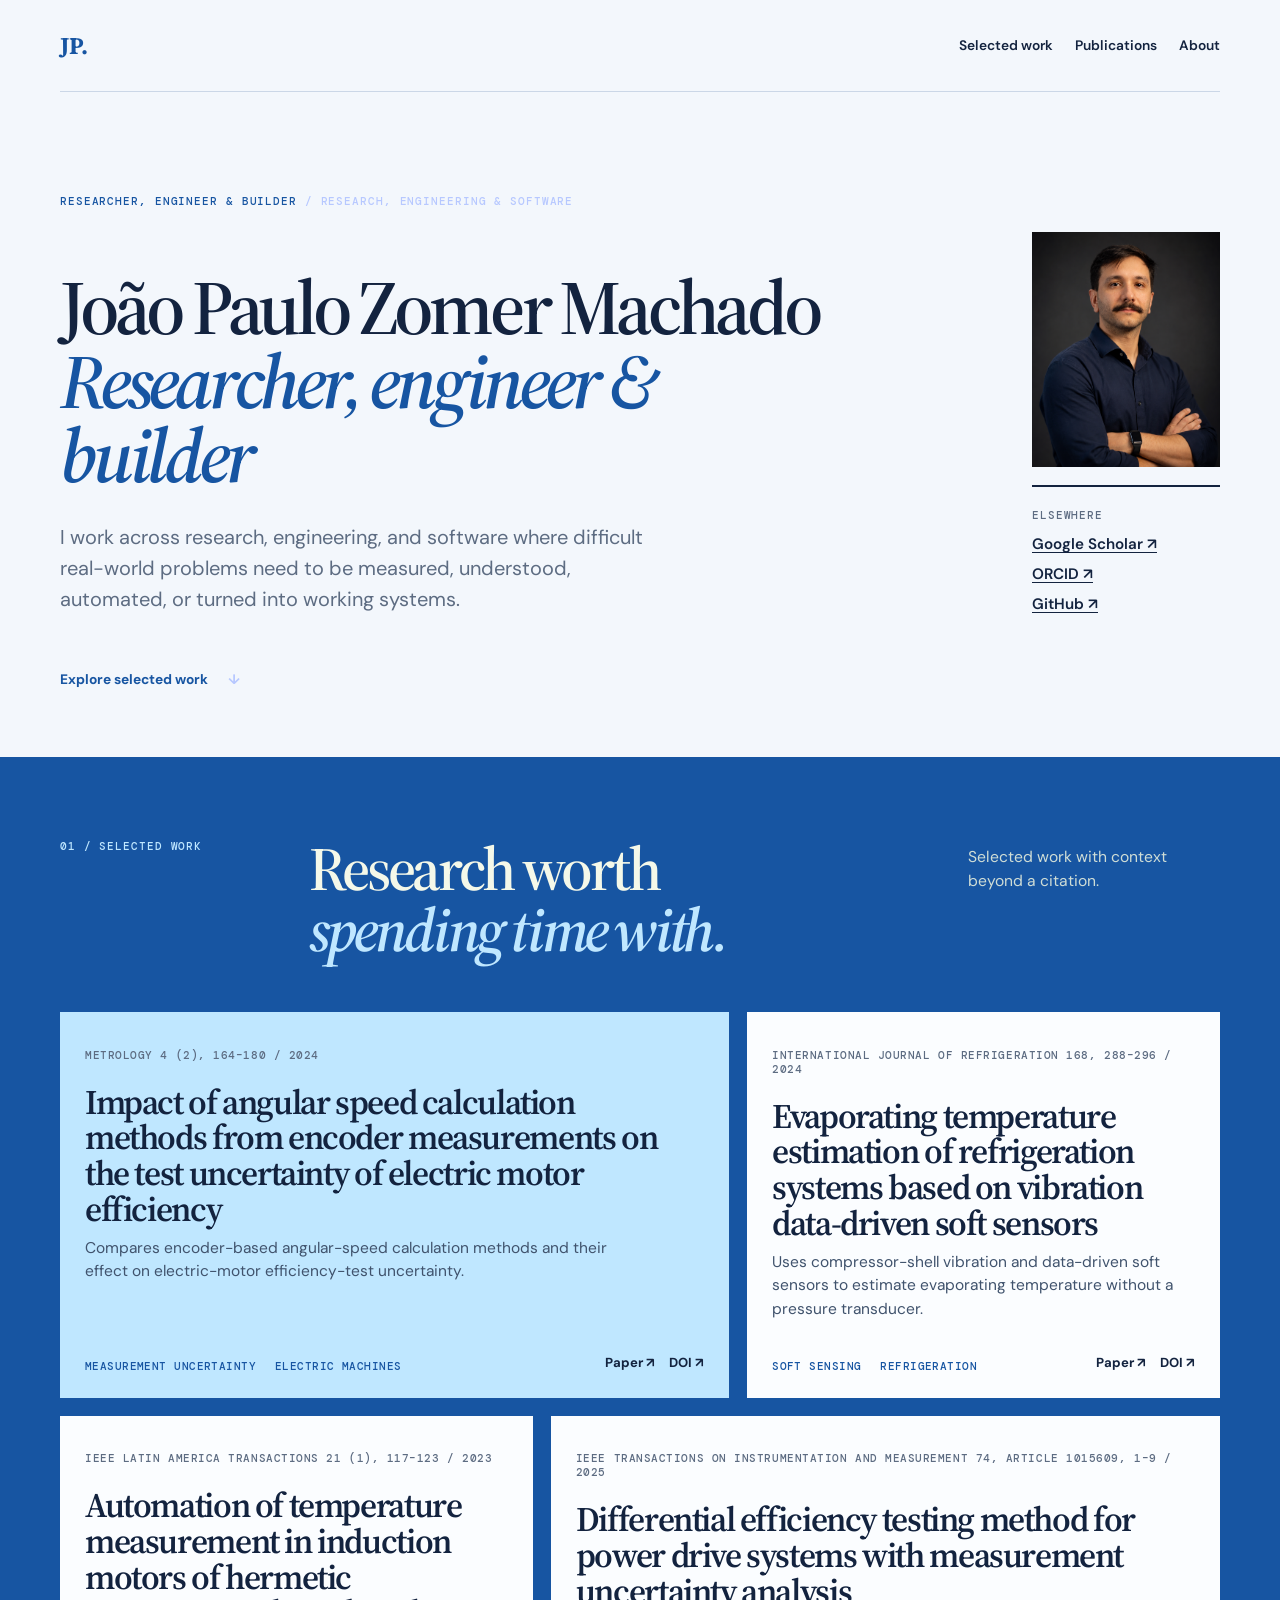
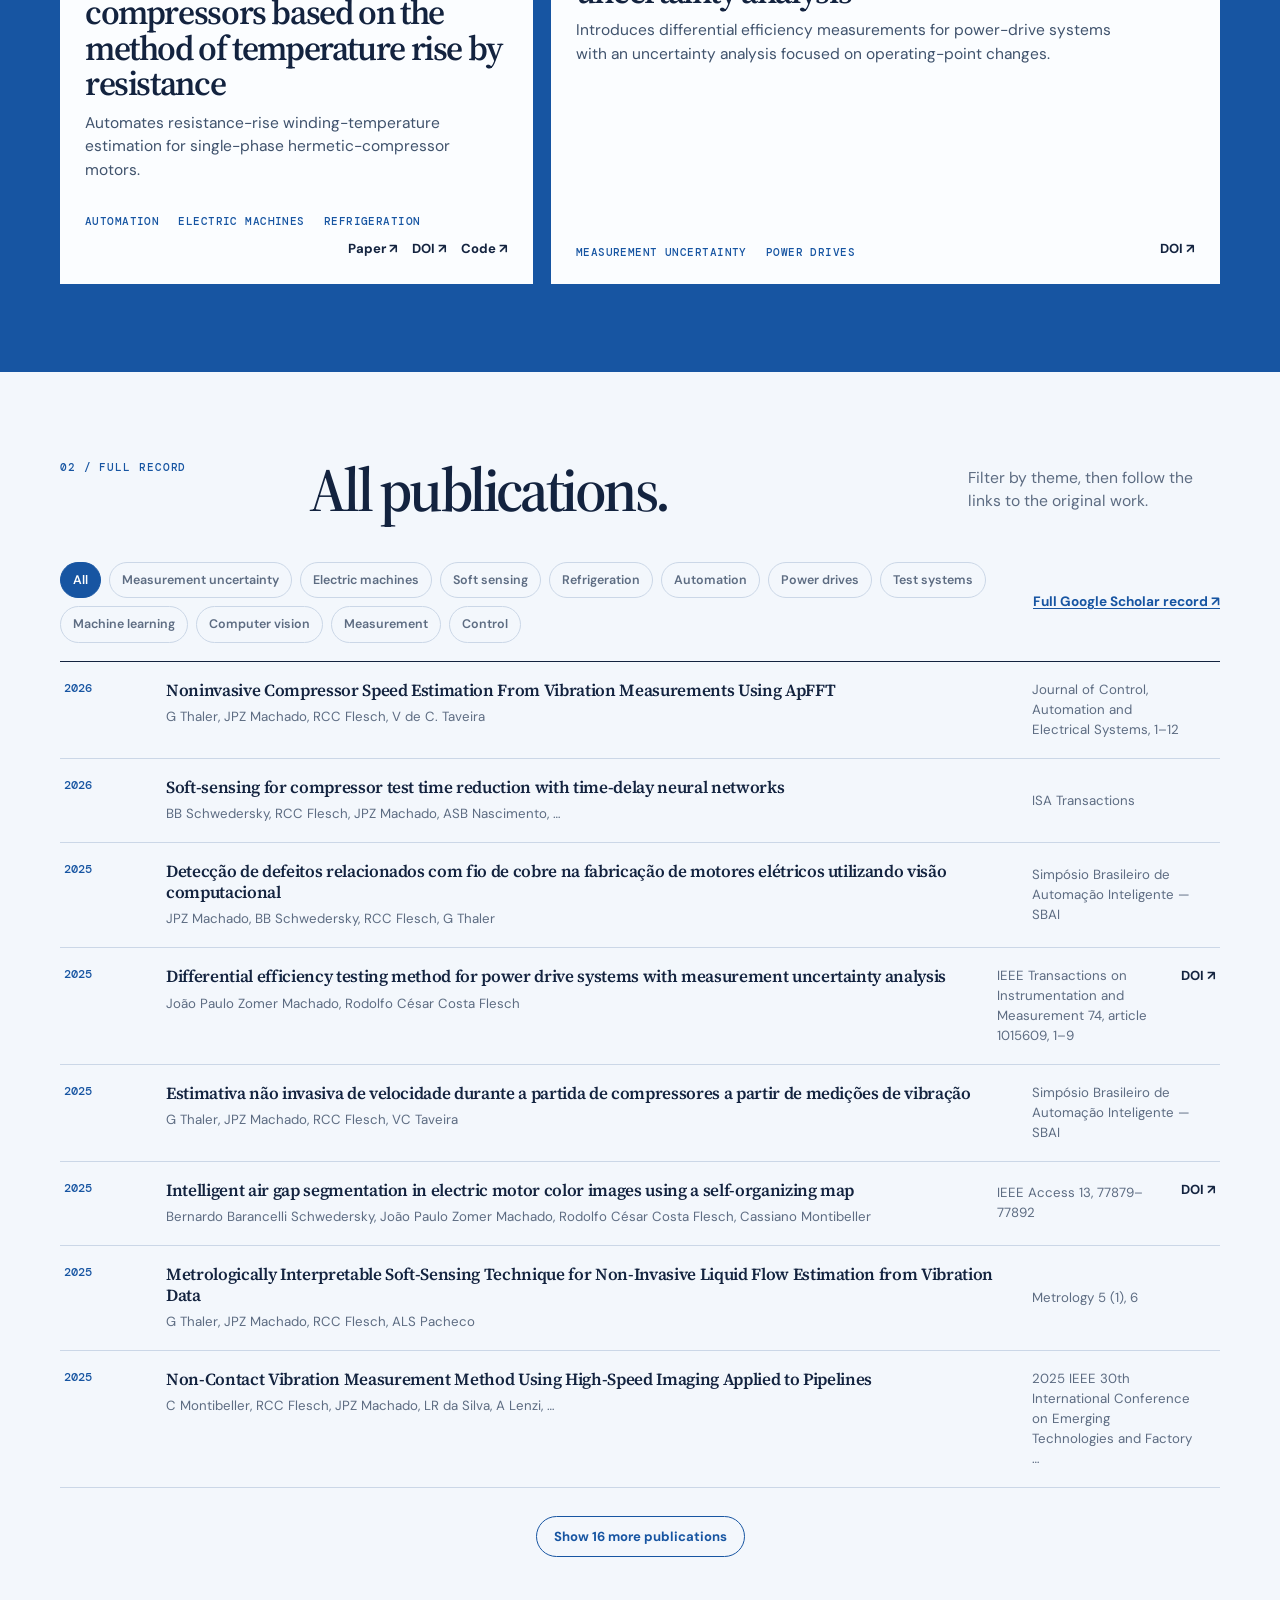
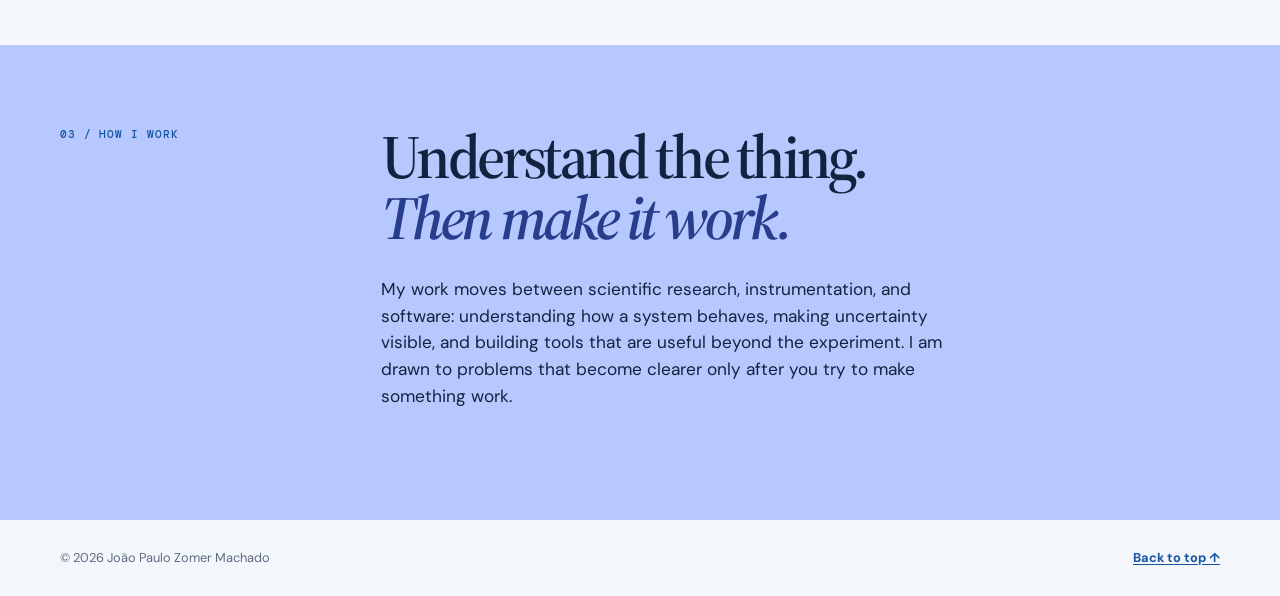
==== index.html @ 71ceb8f6 "Create personal research website" ====
<!doctype html>
<html lang="en">
  <head>
    <meta charset="UTF-8" />
    <meta name="viewport" content="width=device-width, initial-scale=1.0" />
    <meta
      name="description"
      content="Research, engineering, software, and selected publications by João Paulo Zomer Machado."
    />
    <title>João Paulo Zomer Machado — Researcher, engineer & builder</title>
    <link rel="preconnect" href="https://fonts.googleapis.com" />
    <link rel="preconnect" href="https://fonts.gstatic.com" crossorigin />
    <link
      href="https://fonts.googleapis.com/css2?family=DM+Mono:wght@400;500&family=DM+Sans:opsz,wght@9..40,400;9..40,500;9..40,600;9..40,700&family=Source+Serif+4:opsz,wght@8..60,600;8..60,700&display=swap"
      rel="stylesheet"
    />
    <link rel="stylesheet" href="styles.css" />
    <script type="module" src="app.js"></script>
  </head>
  <body>
    <a class="skip-link" href="#main">Skip to content</a>
    <header class="site-header shell">
      <a class="wordmark" href="#top" aria-label="Home"><span id="initials">RP</span>.</a>
      <nav aria-label="Primary navigation">
        <a href="#selected-work">Selected work</a>
        <a href="#publications">Publications</a>
        <a href="#about">About</a>
      </nav>
    </header>

    <main id="main">
      <section class="hero shell" id="top" aria-labelledby="hero-title">
        <p class="eyebrow">Researcher, engineer & builder <span aria-hidden="true">/</span> <span id="location"></span></p>
        <div class="hero-grid">
          <div>
            <h1 id="hero-title"><span id="name">João Paulo Zomer Machado</span><br /><em id="role">Researcher, engineer & builder.</em></h1>
            <p class="lede" id="bio"></p>
          </div>
          <aside class="hero-rail" aria-label="Portrait and profiles">
            <figure class="portrait">
              <img src="assets/portrait.png" width="1023" height="1537" alt="João Paulo Zomer Machado" />
            </figure>
            <div class="contact-card">
              <p class="contact-label">Elsewhere</p>
              <div class="profile-links" id="profile-links"></div>
            </div>
          </aside>
        </div>
        <a class="scroll-cue" href="#selected-work">Explore selected work <span aria-hidden="true">↓</span></a>
      </section>

      <section class="feature-section" id="selected-work" aria-labelledby="selected-title">
        <div class="shell section-heading">
          <p class="eyebrow">01 / Selected work</p>
          <h2 id="selected-title">Research worth<br /><em>spending time with.</em></h2>
          <p>Selected work with context beyond a citation.</p>
        </div>
        <div class="shell selected-grid" id="selected-publications"></div>
      </section>


      <section class="publications-section shell" id="publications" aria-labelledby="publications-title">
        <div class="section-heading compact">
          <p class="eyebrow">02 / Full record</p>
          <h2 id="publications-title">All publications.</h2>
          <p>Filter by theme, then follow the links to the original work.</p>
        </div>
        <div class="publication-controls">
          <div class="filter-list" id="filters" aria-label="Filter publications"></div>
          <a class="scholar-link" id="scholar-link" href="https://scholar.google.com/citations?user=iRRAzJ8AAAAJ&hl=pt-PT&oi=ao" target="_blank" rel="noreferrer">Full Google Scholar record <span aria-hidden="true">↗</span></a>
        </div>
        <div class="publication-list" id="publication-list" aria-live="polite"></div>
        <button class="publication-disclosure" id="publication-disclosure" type="button" aria-controls="publication-list" hidden></button>
      </section>

      <section class="about-section" id="about" aria-labelledby="about-title">
        <div class="shell about-grid">
          <p class="eyebrow">03 / How I work</p>
          <div>
            <h2 id="about-title">Understand the thing.<br /><em>Then make it work.</em></h2>
            <p class="about-copy" id="research-statement"></p>
            <a class="text-link" id="cv-link" href="#">Download CV <span aria-hidden="true">↓</span></a>
          </div>
        </div>
      </section>
    </main>

    <footer class="site-footer shell">
      <p>© <span id="year"></span> <span id="footer-name">Researcher</span></p>
      <a href="#top">Back to top ↑</a>
    </footer>
  </body>
</html>
---- styles.css ----
:root {
  --ink: #13233f;
  --muted: #5d6c82;
  --paper: #f3f7fc;
  --surface: #fbfdff;
  --line: #cbd7e7;
  --spruce: #1755a2;
  --lime: #bfe7ff;
  --coral: #b7c8ff;
  --serif: "Source Serif 4", Georgia, serif;
  --sans: "DM Sans", Arial, sans-serif;
  --mono: "DM Mono", monospace;
}

* { box-sizing: border-box; }
html { scroll-behavior: smooth; }
body { margin: 0; background: var(--paper); color: var(--ink); font-family: var(--sans); font-size: 16px; line-height: 1.5; }
a { color: inherit; text-underline-offset: 0.18em; }
button { font: inherit; }
.shell { width: min(1160px, calc(100% - 48px)); margin-inline: auto; }
.skip-link { position: fixed; z-index: 10; left: 16px; top: -50px; padding: 10px 14px; background: var(--ink); color: white; }
.skip-link:focus { top: 16px; }

.site-header { display: flex; min-height: 92px; align-items: center; justify-content: space-between; border-bottom: 1px solid var(--line); }
.wordmark { color: var(--spruce); font: 700 1.5rem/1 var(--serif); text-decoration: none; }
.site-header nav { display: flex; gap: 22px; font-size: 0.86rem; font-weight: 600; }
.site-header nav a { text-decoration: none; }
.site-header nav a:hover, .site-header nav a:focus-visible { color: var(--spruce); text-decoration: underline; }

.hero { padding: clamp(64px, 8vw, 108px) 0 66px; }
.eyebrow { margin: 0 0 22px; color: var(--spruce); font: 500 0.7rem/1.4 var(--mono); letter-spacing: 0.08em; text-transform: uppercase; }
.eyebrow span { color: var(--coral); }
.hero-grid { display: grid; grid-template-columns: minmax(0, 1fr) 188px; gap: 48px; align-items: end; }
h1, h2 { margin: 0; letter-spacing: -0.055em; }
h1 { max-width: 760px; font: 600 clamp(3.2rem, 6vw, 5.8rem)/0.96 var(--serif); }
h1 em, h2 em { color: var(--spruce); font-weight: 600; }
.lede { max-width: 620px; margin: 30px 0 0; color: var(--muted); font-size: clamp(1.1rem, 2vw, 1.25rem); line-height: 1.55; }
.hero-rail { display: grid; gap: 18px; align-self: end; }
.portrait { aspect-ratio: 4 / 5; margin: 0; overflow: hidden; background: var(--ink); }
.portrait img { display: block; width: 100%; height: 100%; object-fit: cover; object-position: 50% 15%; }
.contact-card { padding: 21px 0 0; border-top: 2px solid var(--ink); }
.contact-label { margin: 0 0 11px; color: var(--muted); font: 500 0.7rem var(--mono); letter-spacing: 0.08em; text-transform: uppercase; }
.profile-links { display: grid; gap: 7px; }
.profile-links a { width: fit-content; font-size: 0.95rem; font-weight: 600; }
.scroll-cue { display: inline-flex; gap: 20px; margin-top: 54px; color: var(--spruce); font-size: 0.86rem; font-weight: 700; text-decoration: none; }
.scroll-cue span { color: var(--coral); }

.feature-section { padding: 82px 0 88px; background: var(--spruce); color: #f4f8e9; }
.feature-section .eyebrow { color: var(--lime); }
.section-heading { display: grid; grid-template-columns: minmax(190px, 0.35fr) minmax(300px, 1fr) minmax(190px, 0.4fr); gap: 28px; align-items: start; }
.section-heading h2 { font: 600 clamp(2.55rem, 4.8vw, 4.25rem)/0.98 var(--serif); }
.section-heading h2 em { color: var(--lime); }
.section-heading > p:last-child { max-width: 280px; margin: 6px 0 0; color: #cfddd6; font-size: 0.98rem; }
.selected-grid { display: grid; grid-template-columns: repeat(12, 1fr); gap: 18px; margin-top: 52px; }
.paper-card { display: flex; min-height: 304px; flex-direction: column; justify-content: space-between; padding: 25px; background: var(--surface); color: var(--ink); }
.paper-card:first-child { grid-column: span 7; background: var(--lime); }
.paper-card:nth-child(2) { grid-column: span 5; }
.paper-card:nth-child(3n) { grid-column: span 5; }
.paper-card:nth-child(3n + 1):not(:first-child) { grid-column: span 7; }
.paper-meta { color: var(--muted); font: 500 0.68rem var(--mono); letter-spacing: 0.05em; text-transform: uppercase; }
.paper-card h3 { max-width: 600px; margin: 23px 0 10px; font: 600 clamp(1.7rem, 2.7vw, 2.55rem)/1.03 var(--serif); letter-spacing: -0.04em; }
.paper-summary { max-width: 560px; margin: 0; color: #40536d; font-size: 0.97rem; }
.paper-footer { display: flex; flex-wrap: wrap; gap: 11px 19px; align-items: end; margin-top: 32px; }
.tag { color: var(--spruce); font: 500 0.68rem var(--mono); letter-spacing: 0.04em; text-transform: uppercase; }
.paper-links { display: flex; gap: 14px; margin-left: auto; font-size: 0.82rem; font-weight: 700; }
.paper-links a { text-decoration: none; }
.paper-links a:hover { text-decoration: underline; }
.empty-state { grid-column: 1 / -1; padding: 33px; border: 1px dashed #aabbd1; color: #cfddf0; }


.publications-section { padding: 88px 0; }
.section-heading.compact { grid-template-columns: minmax(190px, 0.35fr) minmax(300px, 1fr) minmax(190px, 0.4fr); }
.publications-section .section-heading h2 { color: var(--ink); }
.publications-section .section-heading > p:last-child { color: var(--muted); }
.publication-controls { display: flex; justify-content: space-between; gap: 22px; margin: 42px 0 18px; }
.filter-list { display: flex; flex-wrap: wrap; gap: 8px; }
.filter-button { padding: 8px 12px; border: 1px solid var(--line); border-radius: 100px; background: transparent; color: var(--muted); cursor: pointer; font-size: 0.78rem; font-weight: 600; }
.filter-button:hover, .filter-button:focus-visible, .filter-button[aria-pressed="true"] { border-color: var(--spruce); background: var(--spruce); color: white; }
.scholar-link { align-self: center; color: var(--spruce); font-size: 0.85rem; font-weight: 700; white-space: nowrap; }
.publication-list { border-top: 1px solid var(--ink); }
.publication-row { display: grid; grid-template-columns: 78px minmax(0, 1fr) 160px auto; gap: 24px; padding: 18px 4px; border-bottom: 1px solid var(--line); }
.publication-year { color: var(--spruce); font: 500 0.75rem var(--mono); }
.publication-title { margin: 0; font: 600 1.06rem/1.25 var(--serif); letter-spacing: -0.02em; }
.publication-authors, .publication-venue { margin: 6px 0 0; color: var(--muted); font-size: 0.83rem; }
.publication-venue { margin: 0; align-self: center; }
.publication-actions { display: flex; align-self: center; gap: 12px; font-size: 0.79rem; font-weight: 700; }
.publication-actions a { color: var(--spruce); }
.publication-disclosure { display: block; margin: 28px auto 0; padding: 10px 17px; border: 1px solid var(--spruce); border-radius: 100px; background: transparent; color: var(--spruce); cursor: pointer; font-size: 0.82rem; font-weight: 700; }
.publication-disclosure:hover, .publication-disclosure:focus-visible { background: var(--spruce); color: white; }

.about-section { padding: 82px 0 88px; background: var(--coral); }
.about-grid { display: grid; grid-template-columns: minmax(190px, 0.35fr) minmax(0, 1fr); gap: 28px; }
.about-grid h2 { max-width: 680px; font: 600 clamp(2.5rem, 4.8vw, 4.25rem)/0.98 var(--serif); }
.about-grid h2 em { color: #293d8d; }
.about-copy { max-width: 600px; margin: 28px 0 22px; font-size: 1.08rem; line-height: 1.55; }
.text-link { color: #1f367e; font-size: 0.89rem; font-weight: 700; }
.site-footer { display: flex; min-height: 76px; align-items: center; justify-content: space-between; color: var(--muted); font-size: 0.8rem; }
.site-footer p { margin: 0; }
.site-footer a { color: var(--spruce); font-weight: 700; }

@media (max-width: 760px) {
  .shell { width: min(100% - 32px, 1160px); }
  .site-header { min-height: 70px; }
  .site-header nav { gap: 13px; font-size: 0.76rem; }
  .hero { padding-top: 76px; }
  .hero-grid, .section-heading, .section-heading.compact, .about-grid { grid-template-columns: 1fr; gap: 18px; }
  .hero-rail { width: min(100%, 260px); max-width: none; }
  .selected-grid { grid-template-columns: 1fr; margin-top: 43px; }
  .paper-card, .paper-card:first-child, .paper-card:nth-child(2), .paper-card:nth-child(3n), .paper-card:nth-child(3n + 1):not(:first-child) { grid-column: 1; min-height: 290px; }
  .publication-controls, .site-footer { align-items: flex-start; flex-direction: column; }
  .publication-controls { margin-top: 39px; }
  .publication-row { grid-template-columns: 48px 1fr; gap: 10px 14px; }
  .publication-venue, .publication-actions { grid-column: 2; }
  .publication-venue { align-self: start; }
  .publication-actions { margin-top: 5px; }
  .about-section { padding: 74px 0; }
}
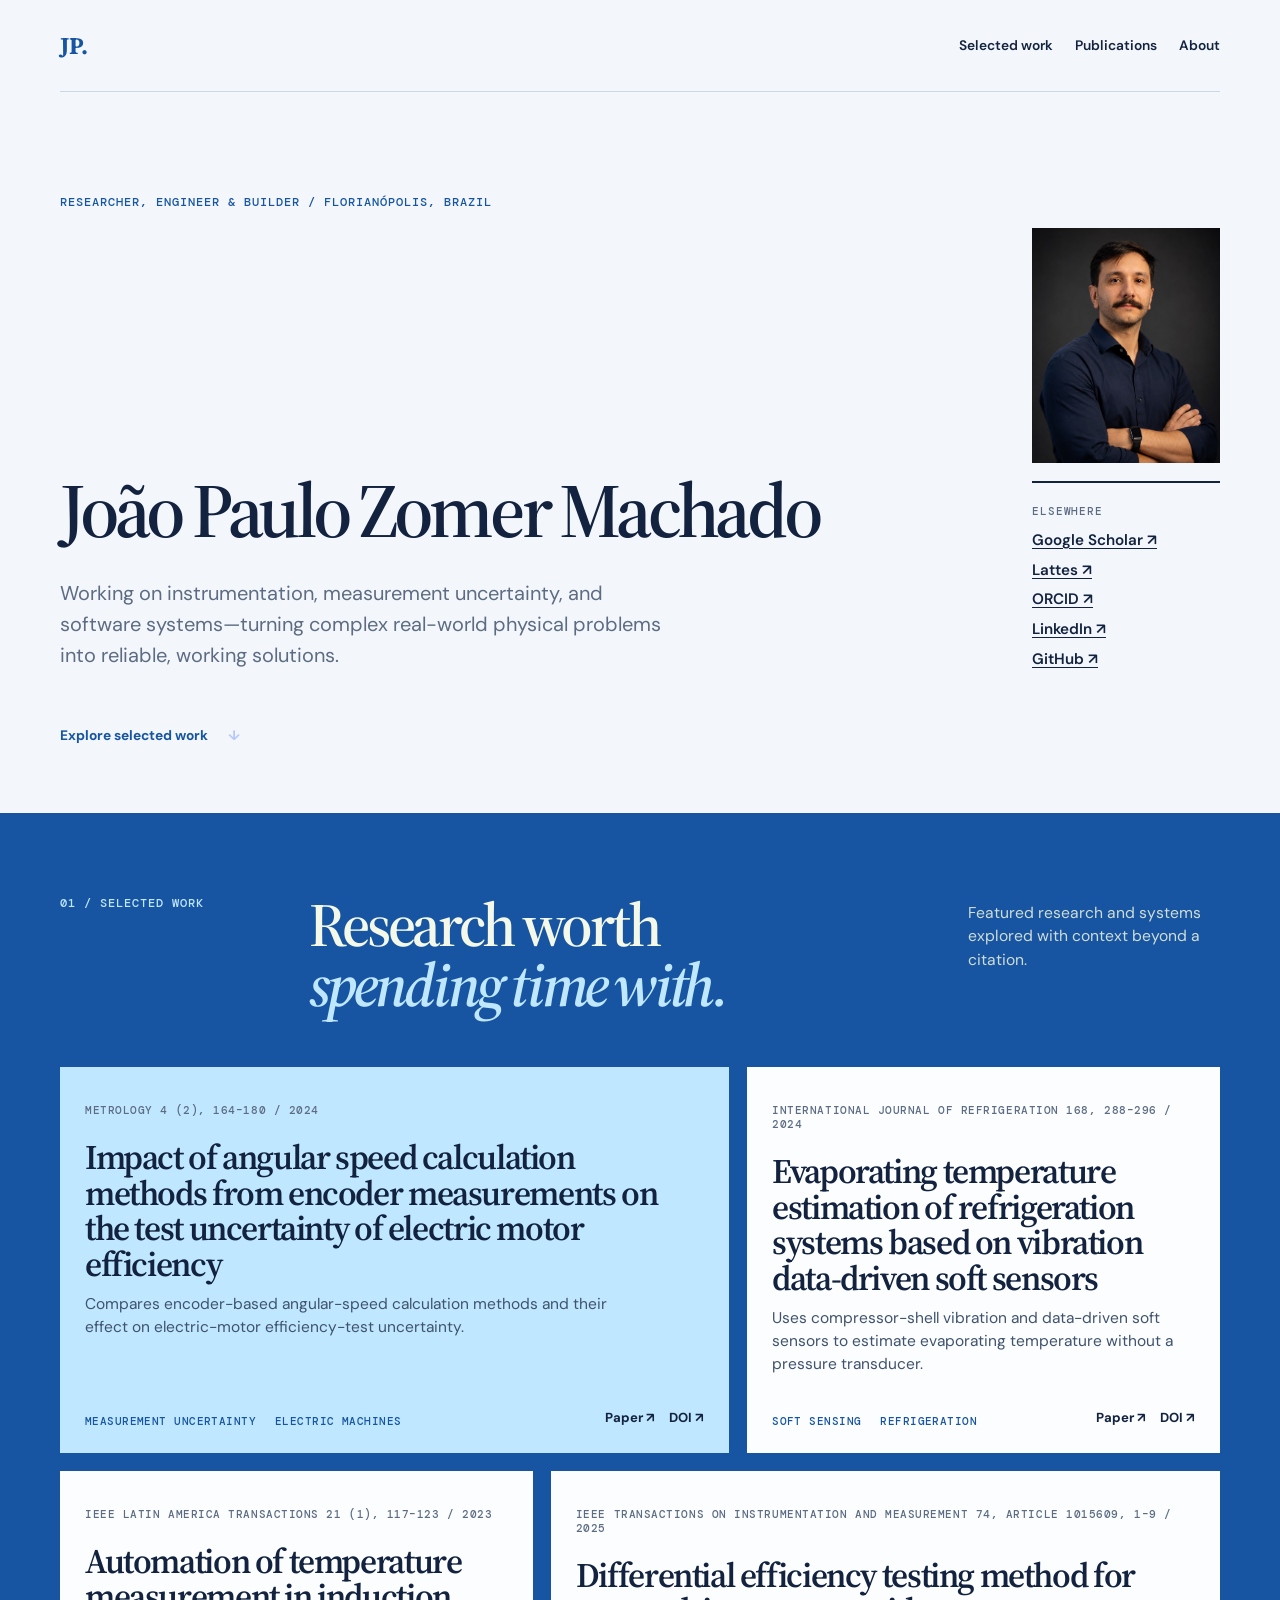
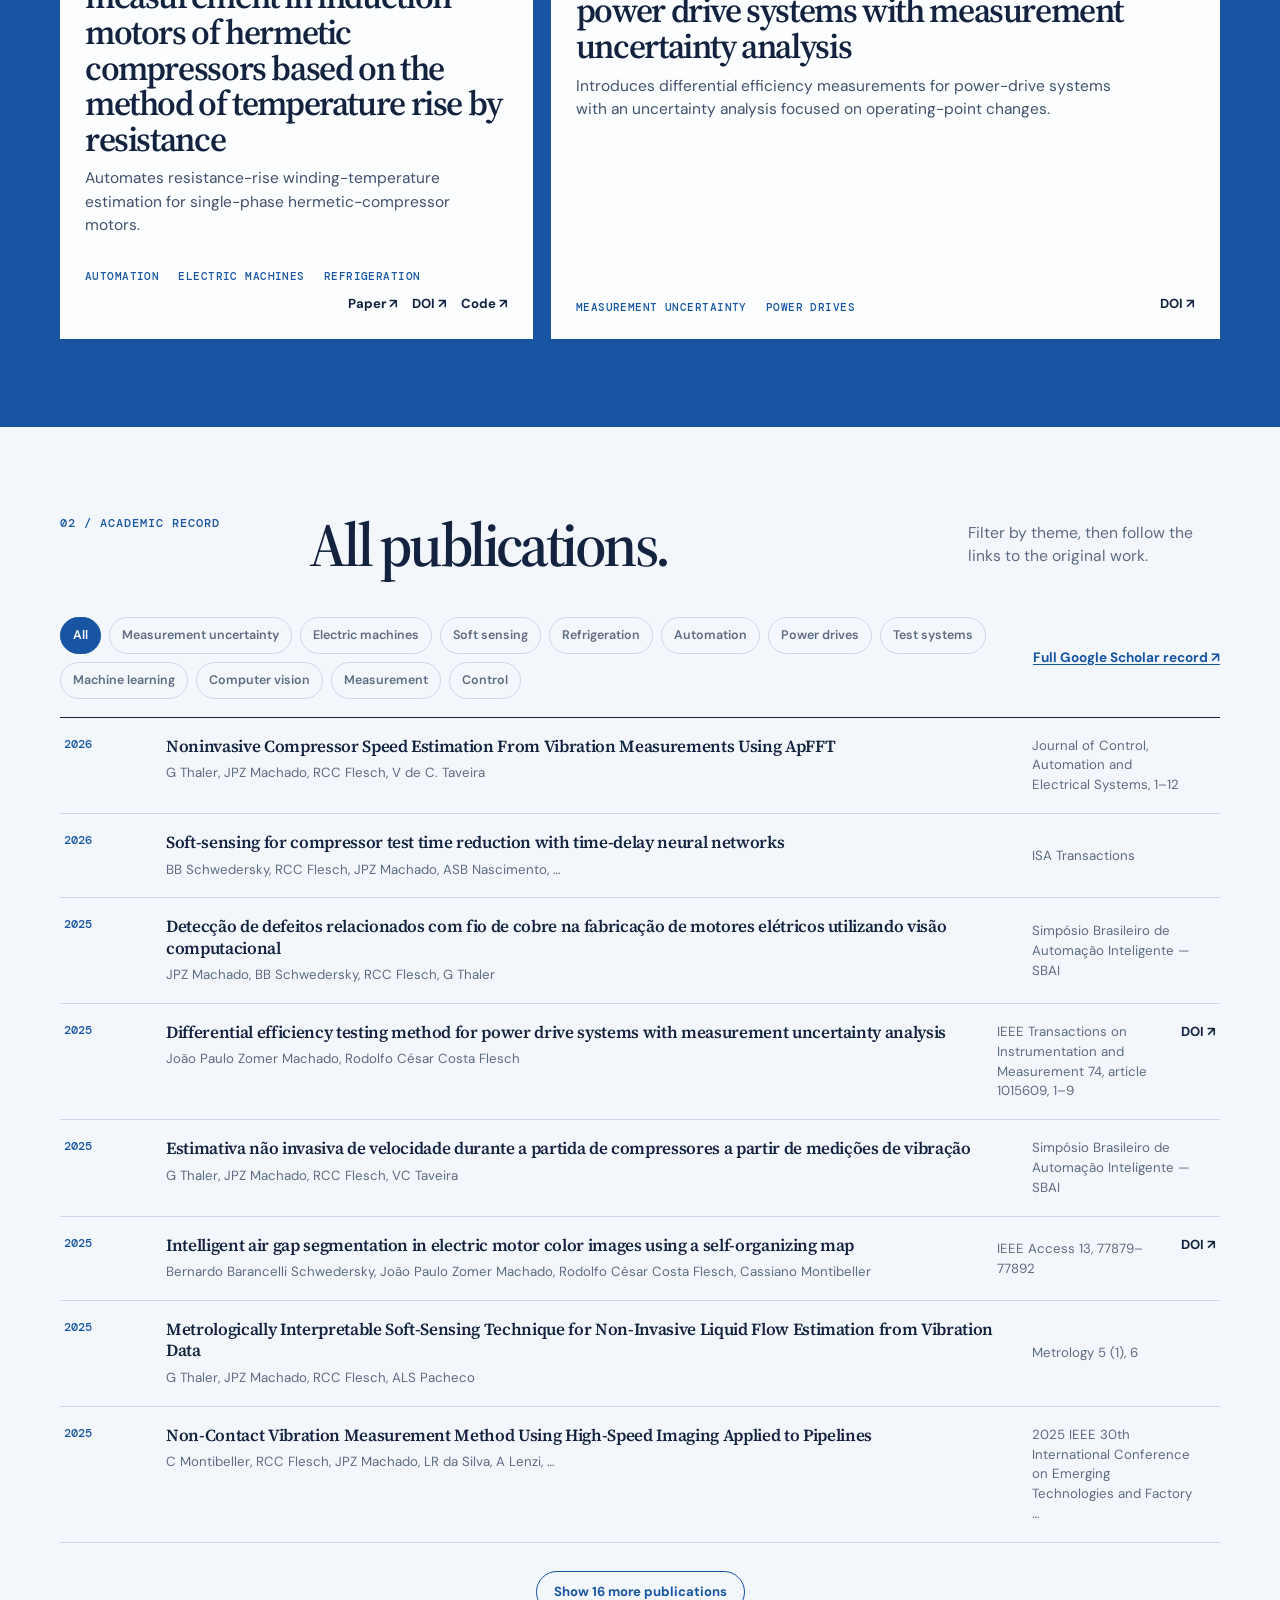
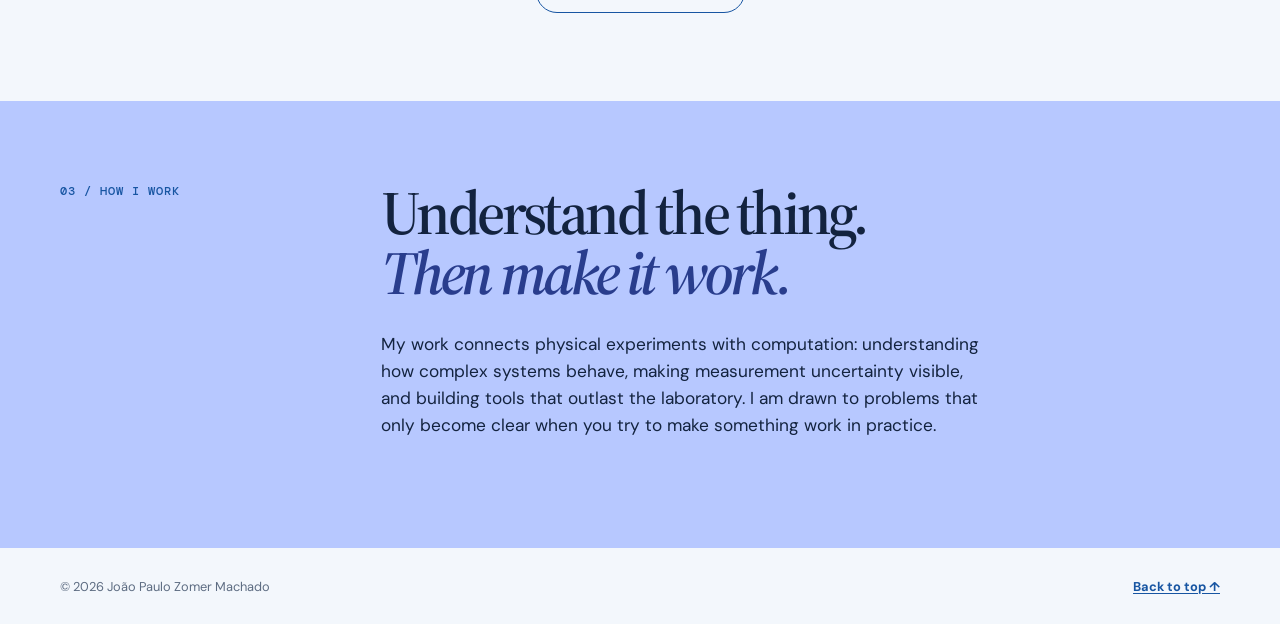
==== commit 66917b89: "Refine hero copy, add Lattes/LinkedIn profiles, and fix eyebrow styles" ====
--- a/index.html
+++ b/index.html
@@ -14,13 +14,13 @@
       href="https://fonts.googleapis.com/css2?family=DM+Mono:wght@400;500&family=DM+Sans:opsz,wght@9..40,400;9..40,500;9..40,600;9..40,700&family=Source+Serif+4:opsz,wght@8..60,600;8..60,700&display=swap"
       rel="stylesheet"
     />
-    <link rel="stylesheet" href="styles.css" />
-    <script type="module" src="app.js"></script>
+    <link rel="stylesheet" href="styles.css?v=20260824-02" />
+    <script type="module" src="app.js?v=20260824-02"></script>
   </head>
   <body>
     <a class="skip-link" href="#main">Skip to content</a>
     <header class="site-header shell">
-      <a class="wordmark" href="#top" aria-label="Home"><span id="initials">RP</span>.</a>
+      <a class="wordmark" href="#top" aria-label="Home"><span id="initials">JP</span>.</a>
       <nav aria-label="Primary navigation">
         <a href="#selected-work">Selected work</a>
         <a href="#publications">Publications</a>
@@ -30,10 +30,10 @@
 
     <main id="main">
       <section class="hero shell" id="top" aria-labelledby="hero-title">
-        <p class="eyebrow">Researcher, engineer & builder <span aria-hidden="true">/</span> <span id="location"></span></p>
+        <p class="eyebrow"><span id="role">Researcher, engineer &amp; builder</span> <span aria-hidden="true">/</span> <span id="location">Florianópolis, Brazil</span></p>
         <div class="hero-grid">
           <div>
-            <h1 id="hero-title"><span id="name">João Paulo Zomer Machado</span><br /><em id="role">Researcher, engineer & builder.</em></h1>
+            <h1 id="hero-title"><span id="name">João Paulo Zomer Machado</span></h1>
             <p class="lede" id="bio"></p>
           </div>
           <aside class="hero-rail" aria-label="Portrait and profiles">
@@ -53,7 +53,7 @@
         <div class="shell section-heading">
           <p class="eyebrow">01 / Selected work</p>
           <h2 id="selected-title">Research worth<br /><em>spending time with.</em></h2>
-          <p>Selected work with context beyond a citation.</p>
+          <p>Featured research and systems explored with context beyond a citation.</p>
         </div>
         <div class="shell selected-grid" id="selected-publications"></div>
       </section>
@@ -61,7 +61,7 @@
 
       <section class="publications-section shell" id="publications" aria-labelledby="publications-title">
         <div class="section-heading compact">
-          <p class="eyebrow">02 / Full record</p>
+          <p class="eyebrow">02 / Academic record</p>
           <h2 id="publications-title">All publications.</h2>
           <p>Filter by theme, then follow the links to the original work.</p>
         </div>
--- a/styles.css
+++ b/styles.css
@@ -28,8 +28,7 @@
 .site-header nav a:hover, .site-header nav a:focus-visible { color: var(--spruce); text-decoration: underline; }
 
 .hero { padding: clamp(64px, 8vw, 108px) 0 66px; }
-.eyebrow { margin: 0 0 22px; color: var(--spruce); font: 500 0.7rem/1.4 var(--mono); letter-spacing: 0.08em; text-transform: uppercase; }
-.eyebrow span { color: var(--coral); }
+.eyebrow { margin: 0 0 16px; color: var(--spruce); font: 500 0.78rem/1.4 var(--mono); letter-spacing: 0.08em; text-transform: uppercase; }
 .hero-grid { display: grid; grid-template-columns: minmax(0, 1fr) 188px; gap: 48px; align-items: end; }
 h1, h2 { margin: 0; letter-spacing: -0.055em; }
 h1 { max-width: 760px; font: 600 clamp(3.2rem, 6vw, 5.8rem)/0.96 var(--serif); }
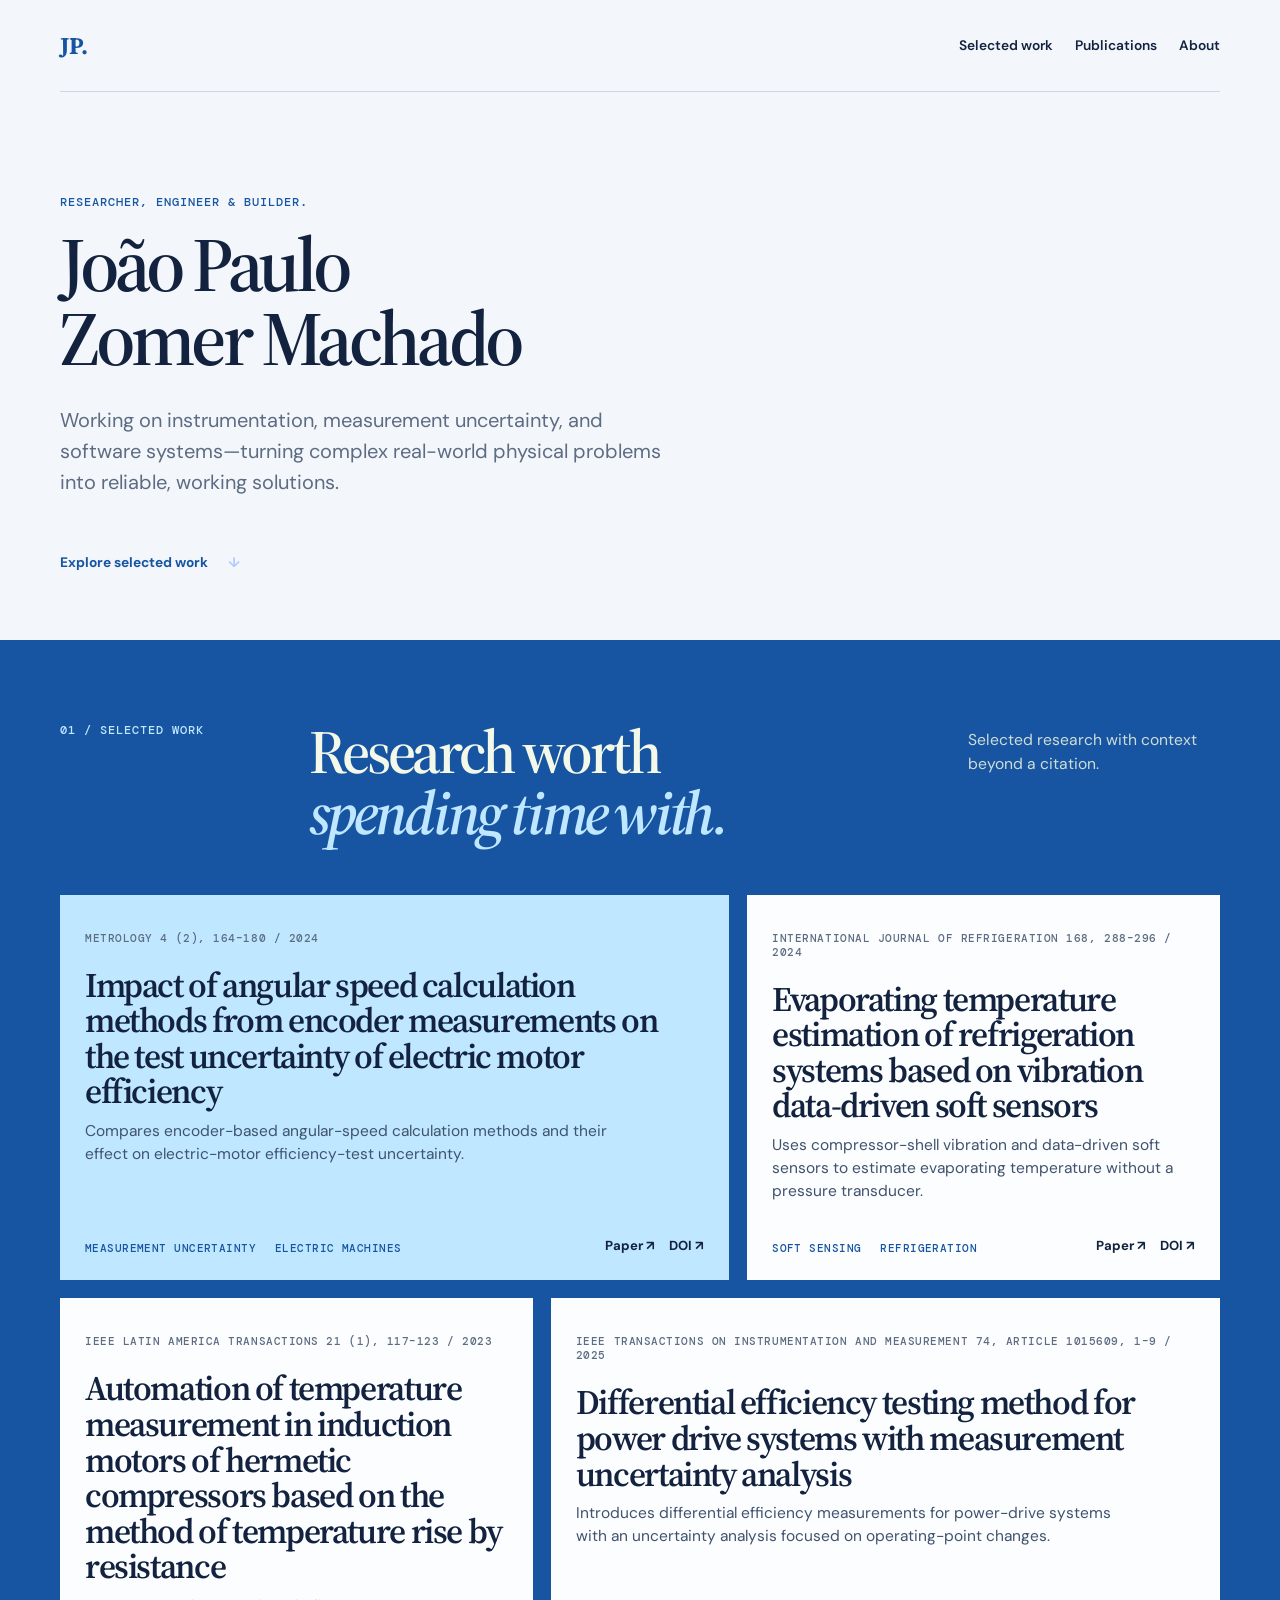
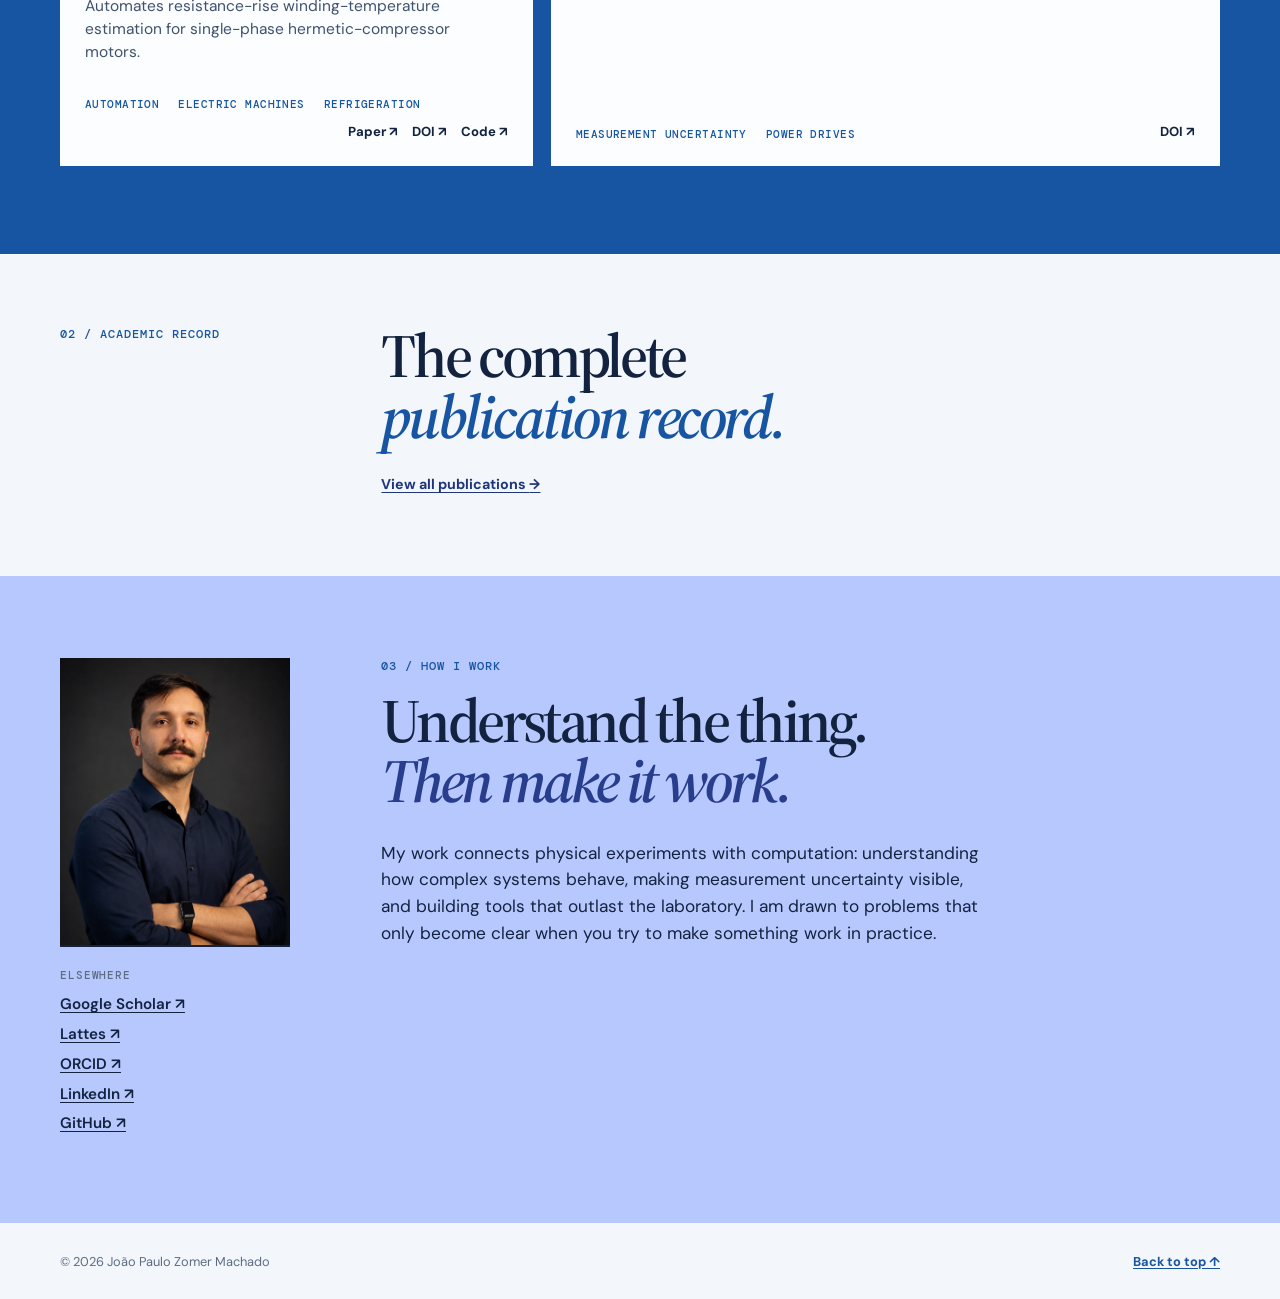
==== commit cdf616f2: "Curate homepage and add publications route" ====
--- a/index.html
+++ b/index.html
@@ -23,28 +23,19 @@
       <a class="wordmark" href="#top" aria-label="Home"><span id="initials">JP</span>.</a>
       <nav aria-label="Primary navigation">
         <a href="#selected-work">Selected work</a>
-        <a href="#publications">Publications</a>
+        <a href="publications/">Publications</a>
         <a href="#about">About</a>
       </nav>
     </header>
 
     <main id="main">
       <section class="hero shell" id="top" aria-labelledby="hero-title">
-        <p class="eyebrow"><span id="role">Researcher, engineer &amp; builder</span> <span aria-hidden="true">/</span> <span id="location">Florianópolis, Brazil</span></p>
+        <p class="eyebrow">Researcher, engineer &amp; builder.</p>
         <div class="hero-grid">
           <div>
-            <h1 id="hero-title"><span id="name">João Paulo Zomer Machado</span></h1>
+            <h1 id="hero-title"><span class="name-line">João Paulo</span><span class="name-line">Zomer Machado</span></h1>
             <p class="lede" id="bio"></p>
           </div>
-          <aside class="hero-rail" aria-label="Portrait and profiles">
-            <figure class="portrait">
-              <img src="assets/portrait.png" width="1023" height="1537" alt="João Paulo Zomer Machado" />
-            </figure>
-            <div class="contact-card">
-              <p class="contact-label">Elsewhere</p>
-              <div class="profile-links" id="profile-links"></div>
-            </div>
-          </aside>
         </div>
         <a class="scroll-cue" href="#selected-work">Explore selected work <span aria-hidden="true">↓</span></a>
       </section>
@@ -53,30 +44,32 @@
         <div class="shell section-heading">
           <p class="eyebrow">01 / Selected work</p>
           <h2 id="selected-title">Research worth<br /><em>spending time with.</em></h2>
-          <p>Featured research and systems explored with context beyond a citation.</p>
+          <p>Selected research with context beyond a citation.</p>
         </div>
         <div class="shell selected-grid" id="selected-publications"></div>
       </section>
 
-
-      <section class="publications-section shell" id="publications" aria-labelledby="publications-title">
-        <div class="section-heading compact">
-          <p class="eyebrow">02 / Academic record</p>
-          <h2 id="publications-title">All publications.</h2>
-          <p>Filter by theme, then follow the links to the original work.</p>
+      <section class="record-link-section shell" aria-labelledby="record-link-title">
+        <p class="eyebrow">02 / Academic record</p>
+        <div>
+          <h2 id="record-link-title">The complete<br /><em>publication record.</em></h2>
+          <a class="text-link" href="publications/">View all publications <span aria-hidden="true">→</span></a>
         </div>
-        <div class="publication-controls">
-          <div class="filter-list" id="filters" aria-label="Filter publications"></div>
-          <a class="scholar-link" id="scholar-link" href="https://scholar.google.com/citations?user=iRRAzJ8AAAAJ&hl=pt-PT&oi=ao" target="_blank" rel="noreferrer">Full Google Scholar record <span aria-hidden="true">↗</span></a>
-        </div>
-        <div class="publication-list" id="publication-list" aria-live="polite"></div>
-        <button class="publication-disclosure" id="publication-disclosure" type="button" aria-controls="publication-list" hidden></button>
       </section>
 
       <section class="about-section" id="about" aria-labelledby="about-title">
         <div class="shell about-grid">
-          <p class="eyebrow">03 / How I work</p>
+          <div class="about-rail">
+            <figure class="portrait">
+              <img src="assets/portrait.png" width="1023" height="1537" alt="João Paulo Zomer Machado" />
+            </figure>
+            <div class="contact-card">
+              <p class="contact-label">Elsewhere</p>
+              <div class="profile-links" id="profile-links"></div>
+            </div>
+          </div>
           <div>
+            <p class="eyebrow">03 / How I work</p>
             <h2 id="about-title">Understand the thing.<br /><em>Then make it work.</em></h2>
             <p class="about-copy" id="research-statement"></p>
             <a class="text-link" id="cv-link" href="#">Download CV <span aria-hidden="true">↓</span></a>
--- a/styles.css
+++ b/styles.css
@@ -29,9 +29,10 @@
 
 .hero { padding: clamp(64px, 8vw, 108px) 0 66px; }
 .eyebrow { margin: 0 0 16px; color: var(--spruce); font: 500 0.78rem/1.4 var(--mono); letter-spacing: 0.08em; text-transform: uppercase; }
-.hero-grid { display: grid; grid-template-columns: minmax(0, 1fr) 188px; gap: 48px; align-items: end; }
+.hero-grid { display: block; }
 h1, h2 { margin: 0; letter-spacing: -0.055em; }
 h1 { max-width: 760px; font: 600 clamp(3.2rem, 6vw, 5.8rem)/0.96 var(--serif); }
+.name-line { display: block; }
 h1 em, h2 em { color: var(--spruce); font-weight: 600; }
 .lede { max-width: 620px; margin: 30px 0 0; color: var(--muted); font-size: clamp(1.1rem, 2vw, 1.25rem); line-height: 1.55; }
 .hero-rail { display: grid; gap: 18px; align-self: end; }
@@ -65,6 +66,16 @@
 .paper-links a { text-decoration: none; }
 .paper-links a:hover { text-decoration: underline; }
 .empty-state { grid-column: 1 / -1; padding: 33px; border: 1px dashed #aabbd1; color: #cfddf0; }
+
+.record-link-section { display: grid; grid-template-columns: minmax(190px, 0.35fr) minmax(0, 1fr); gap: 28px; padding-top: 72px; padding-bottom: 80px; }
+.record-link-section h2 { margin-bottom: 25px; color: var(--ink); font: 600 clamp(2.5rem, 4.8vw, 4.25rem)/0.98 var(--serif); }
+.record-link-section h2 em { color: var(--spruce); }
+.about-rail { width: min(100%, 230px); }
+
+.publications-page-intro { padding: clamp(64px, 8vw, 108px) 0 28px; }
+.publications-page-intro h1 { max-width: 760px; font: 600 clamp(3.2rem, 6vw, 5.8rem)/0.96 var(--serif); }
+.publications-page-intro h1 em { color: var(--spruce); font-style: normal; }
+.publications-page-intro .lede { max-width: 590px; }
 
 
 .publications-section { padding: 88px 0; }
@@ -102,8 +113,7 @@
   .site-header { min-height: 70px; }
   .site-header nav { gap: 13px; font-size: 0.76rem; }
   .hero { padding-top: 76px; }
-  .hero-grid, .section-heading, .section-heading.compact, .about-grid { grid-template-columns: 1fr; gap: 18px; }
-  .hero-rail { width: min(100%, 260px); max-width: none; }
+  .hero-grid, .section-heading, .section-heading.compact, .about-grid, .record-link-section { grid-template-columns: 1fr; gap: 18px; }
   .selected-grid { grid-template-columns: 1fr; margin-top: 43px; }
   .paper-card, .paper-card:first-child, .paper-card:nth-child(2), .paper-card:nth-child(3n), .paper-card:nth-child(3n + 1):not(:first-child) { grid-column: 1; min-height: 290px; }
   .publication-controls, .site-footer { align-items: flex-start; flex-direction: column; }
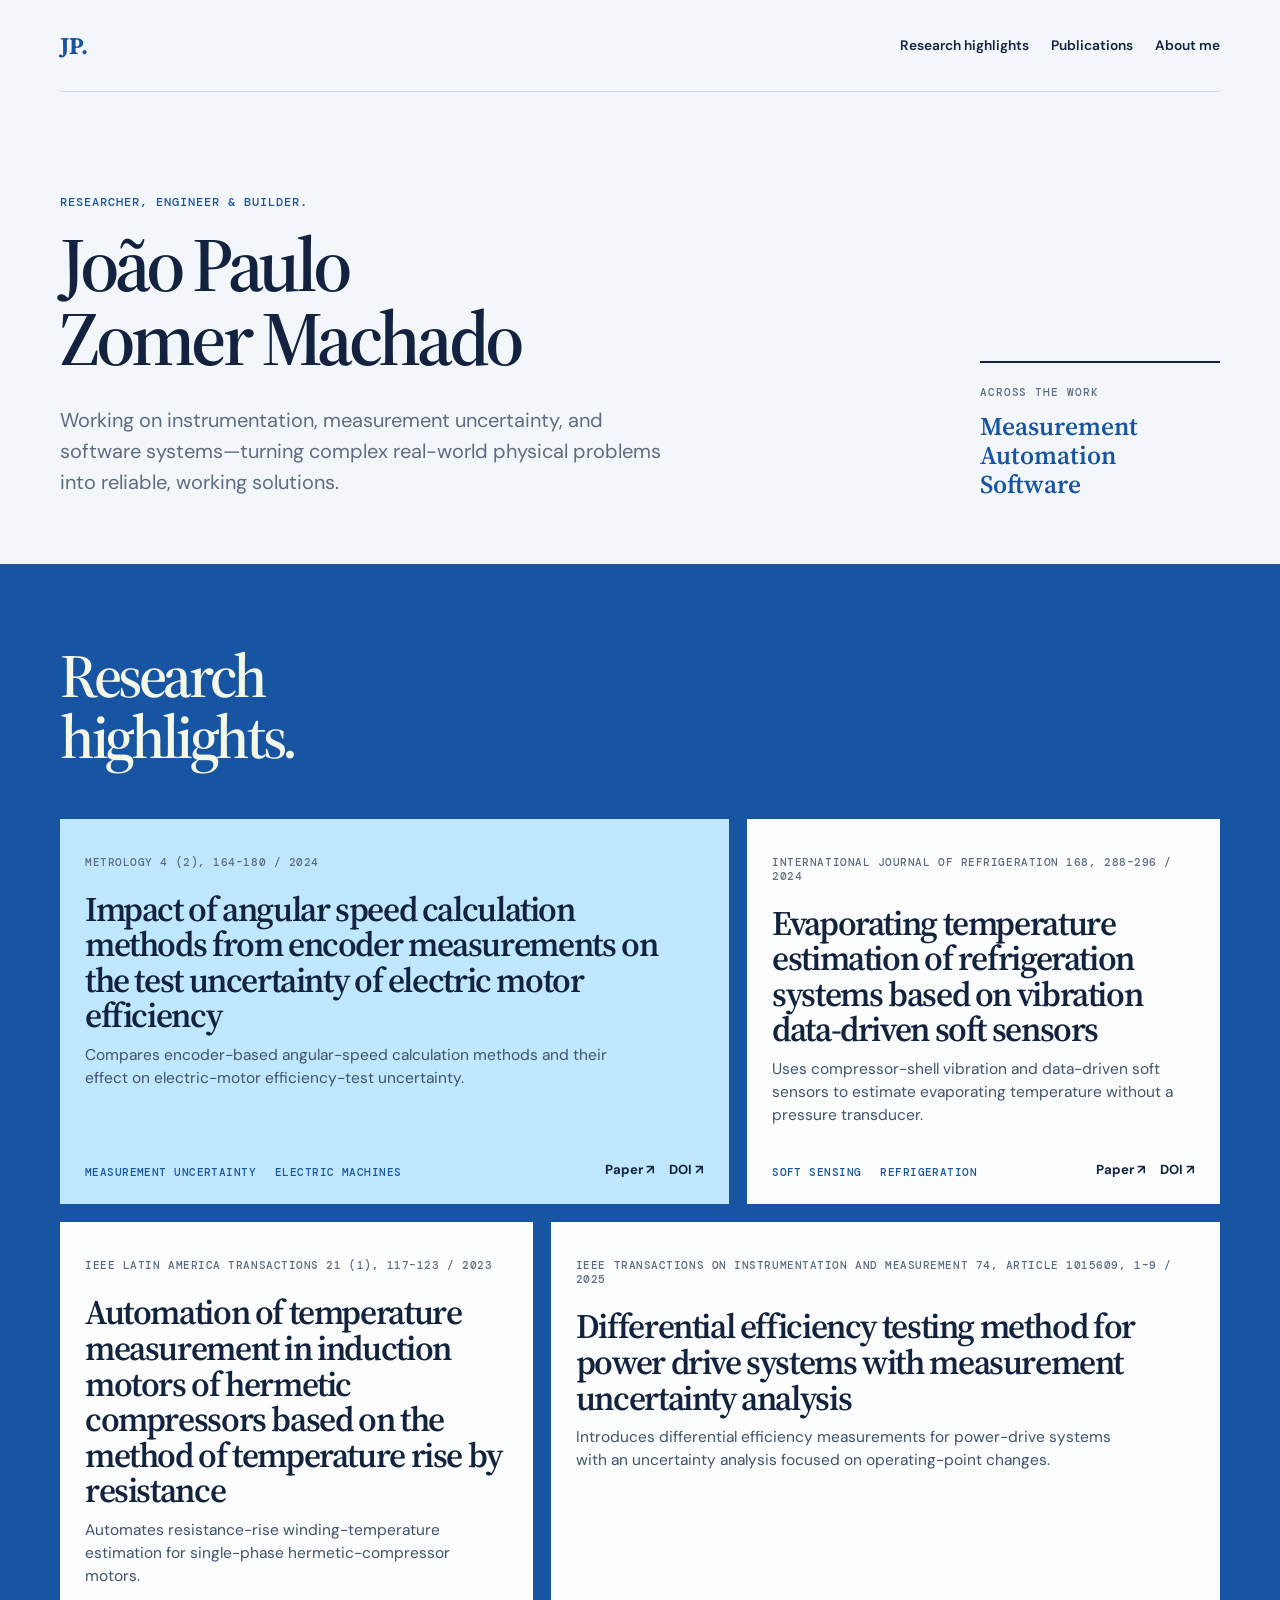
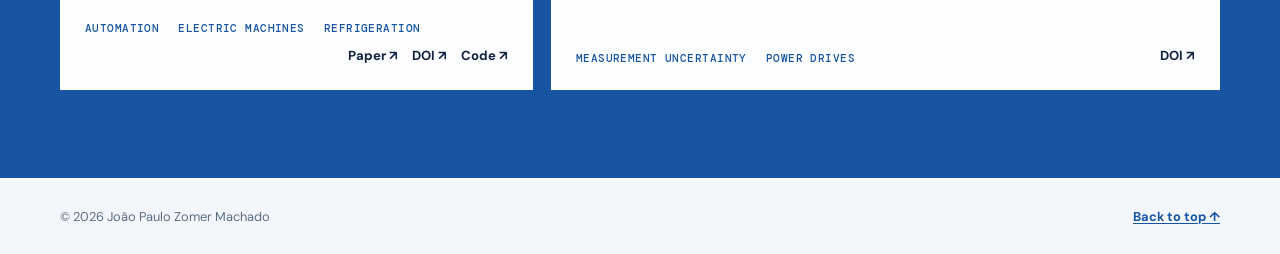
==== commit 18334d56: "Refine homepage and About navigation" ====
--- a/index.html
+++ b/index.html
@@ -14,17 +14,17 @@
       href="https://fonts.googleapis.com/css2?family=DM+Mono:wght@400;500&family=DM+Sans:opsz,wght@9..40,400;9..40,500;9..40,600;9..40,700&family=Source+Serif+4:opsz,wght@8..60,600;8..60,700&display=swap"
       rel="stylesheet"
     />
-    <link rel="stylesheet" href="styles.css?v=20260824-02" />
-    <script type="module" src="app.js?v=20260824-02"></script>
+    <link rel="stylesheet" href="styles.css?v=20260825-03" />
+    <script type="module" src="app.js?v=20260825-03"></script>
   </head>
   <body>
     <a class="skip-link" href="#main">Skip to content</a>
     <header class="site-header shell">
       <a class="wordmark" href="#top" aria-label="Home"><span id="initials">JP</span>.</a>
       <nav aria-label="Primary navigation">
-        <a href="#selected-work">Selected work</a>
+        <a href="#selected-work">Research highlights</a>
         <a href="publications/">Publications</a>
-        <a href="#about">About</a>
+        <a href="about/">About me</a>
       </nav>
     </header>
 
@@ -33,53 +33,27 @@
         <p class="eyebrow">Researcher, engineer &amp; builder.</p>
         <div class="hero-grid">
           <div>
-            <h1 id="hero-title"><span class="name-line">João Paulo</span><span class="name-line">Zomer Machado</span></h1>
+            <h1 id="hero-title"><span>João Paulo</span><br /><span>Zomer Machado</span></h1>
             <p class="lede" id="bio"></p>
           </div>
+          <aside class="hero-aside" aria-label="Areas of work">
+            <p class="hero-aside-label">Across the work</p>
+            <p>Measurement<br />Automation<br />Software</p>
+          </aside>
         </div>
-        <a class="scroll-cue" href="#selected-work">Explore selected work <span aria-hidden="true">↓</span></a>
       </section>
 
       <section class="feature-section" id="selected-work" aria-labelledby="selected-title">
         <div class="shell section-heading">
-          <p class="eyebrow">01 / Selected work</p>
-          <h2 id="selected-title">Research worth<br /><em>spending time with.</em></h2>
-          <p>Selected research with context beyond a citation.</p>
+          <h2 id="selected-title">Research highlights.</h2>
         </div>
         <div class="shell selected-grid" id="selected-publications"></div>
       </section>
 
-      <section class="record-link-section shell" aria-labelledby="record-link-title">
-        <p class="eyebrow">02 / Academic record</p>
-        <div>
-          <h2 id="record-link-title">The complete<br /><em>publication record.</em></h2>
-          <a class="text-link" href="publications/">View all publications <span aria-hidden="true">→</span></a>
-        </div>
-      </section>
-
-      <section class="about-section" id="about" aria-labelledby="about-title">
-        <div class="shell about-grid">
-          <div class="about-rail">
-            <figure class="portrait">
-              <img src="assets/portrait.png" width="1023" height="1537" alt="João Paulo Zomer Machado" />
-            </figure>
-            <div class="contact-card">
-              <p class="contact-label">Elsewhere</p>
-              <div class="profile-links" id="profile-links"></div>
-            </div>
-          </div>
-          <div>
-            <p class="eyebrow">03 / How I work</p>
-            <h2 id="about-title">Understand the thing.<br /><em>Then make it work.</em></h2>
-            <p class="about-copy" id="research-statement"></p>
-            <a class="text-link" id="cv-link" href="#">Download CV <span aria-hidden="true">↓</span></a>
-          </div>
-        </div>
-      </section>
     </main>
 
     <footer class="site-footer shell">
-      <p>© <span id="year"></span> <span id="footer-name">Researcher</span></p>
+      <p>© <span id="year">2026</span> João Paulo Zomer Machado</p>
       <a href="#top">Back to top ↑</a>
     </footer>
   </body>
--- a/styles.css
+++ b/styles.css
@@ -29,10 +29,13 @@
 
 .hero { padding: clamp(64px, 8vw, 108px) 0 66px; }
 .eyebrow { margin: 0 0 16px; color: var(--spruce); font: 500 0.78rem/1.4 var(--mono); letter-spacing: 0.08em; text-transform: uppercase; }
-.hero-grid { display: block; }
+.hero-grid { display: grid; grid-template-columns: minmax(0, 1fr) minmax(180px, 240px); gap: clamp(42px, 7vw, 96px); align-items: end; }
 h1, h2 { margin: 0; letter-spacing: -0.055em; }
 h1 { max-width: 760px; font: 600 clamp(3.2rem, 6vw, 5.8rem)/0.96 var(--serif); }
 .name-line { display: block; }
+.hero-aside { align-self: end; padding-top: 22px; border-top: 2px solid var(--ink); color: var(--spruce); }
+.hero-aside-label { margin: 0 0 13px; color: var(--muted); font: 500 0.7rem var(--mono); letter-spacing: 0.08em; text-transform: uppercase; }
+.hero-aside p:last-child { margin: 0; font: 600 clamp(1.2rem, 2vw, 1.65rem)/1.12 var(--serif); }
 h1 em, h2 em { color: var(--spruce); font-weight: 600; }
 .lede { max-width: 620px; margin: 30px 0 0; color: var(--muted); font-size: clamp(1.1rem, 2vw, 1.25rem); line-height: 1.55; }
 .hero-rail { display: grid; gap: 18px; align-self: end; }
@@ -42,8 +45,9 @@
 .contact-label { margin: 0 0 11px; color: var(--muted); font: 500 0.7rem var(--mono); letter-spacing: 0.08em; text-transform: uppercase; }
 .profile-links { display: grid; gap: 7px; }
 .profile-links a { width: fit-content; font-size: 0.95rem; font-weight: 600; }
-.scroll-cue { display: inline-flex; gap: 20px; margin-top: 54px; color: var(--spruce); font-size: 0.86rem; font-weight: 700; text-decoration: none; }
-.scroll-cue span { color: var(--coral); }
+.profile-link { display: inline-flex; align-items: center; gap: 8px; text-decoration: none; }
+.profile-link svg { width: 18px; height: 18px; flex: 0 0 18px; }
+.profile-arrow { color: var(--coral); font-size: 0.82rem; }
 
 .feature-section { padding: 82px 0 88px; background: var(--spruce); color: #f4f8e9; }
 .feature-section .eyebrow { color: var(--lime); }
@@ -67,6 +71,11 @@
 .paper-links a:hover { text-decoration: underline; }
 .empty-state { grid-column: 1 / -1; padding: 33px; border: 1px dashed #aabbd1; color: #cfddf0; }
 
+.about-page-intro { padding: clamp(64px, 8vw, 108px) 0 28px; }
+.about-page-intro h1 { max-width: 800px; font: 600 clamp(3.2rem, 6vw, 5.8rem)/0.96 var(--serif); }
+.about-page-intro h1 em { color: var(--spruce); font-style: normal; }
+.about-page-section { margin-top: 24px; }
+.about-page-grid { display: grid; grid-template-columns: minmax(230px, 0.45fr) minmax(0, 1fr); gap: clamp(42px, 8vw, 112px); align-items: start; }
 .record-link-section { display: grid; grid-template-columns: minmax(190px, 0.35fr) minmax(0, 1fr); gap: 28px; padding-top: 72px; padding-bottom: 80px; }
 .record-link-section h2 { margin-bottom: 25px; color: var(--ink); font: 600 clamp(2.5rem, 4.8vw, 4.25rem)/0.98 var(--serif); }
 .record-link-section h2 em { color: var(--spruce); }
@@ -107,13 +116,12 @@
 .site-footer { display: flex; min-height: 76px; align-items: center; justify-content: space-between; color: var(--muted); font-size: 0.8rem; }
 .site-footer p { margin: 0; }
 .site-footer a { color: var(--spruce); font-weight: 700; }
-
 @media (max-width: 760px) {
   .shell { width: min(100% - 32px, 1160px); }
   .site-header { min-height: 70px; }
   .site-header nav { gap: 13px; font-size: 0.76rem; }
   .hero { padding-top: 76px; }
-  .hero-grid, .section-heading, .section-heading.compact, .about-grid, .record-link-section { grid-template-columns: 1fr; gap: 18px; }
+  .hero-grid, .section-heading, .section-heading.compact, .about-grid, .record-link-section, .about-page-grid { grid-template-columns: 1fr; gap: 18px; }
   .selected-grid { grid-template-columns: 1fr; margin-top: 43px; }
   .paper-card, .paper-card:first-child, .paper-card:nth-child(2), .paper-card:nth-child(3n), .paper-card:nth-child(3n + 1):not(:first-child) { grid-column: 1; min-height: 290px; }
   .publication-controls, .site-footer { align-items: flex-start; flex-direction: column; }
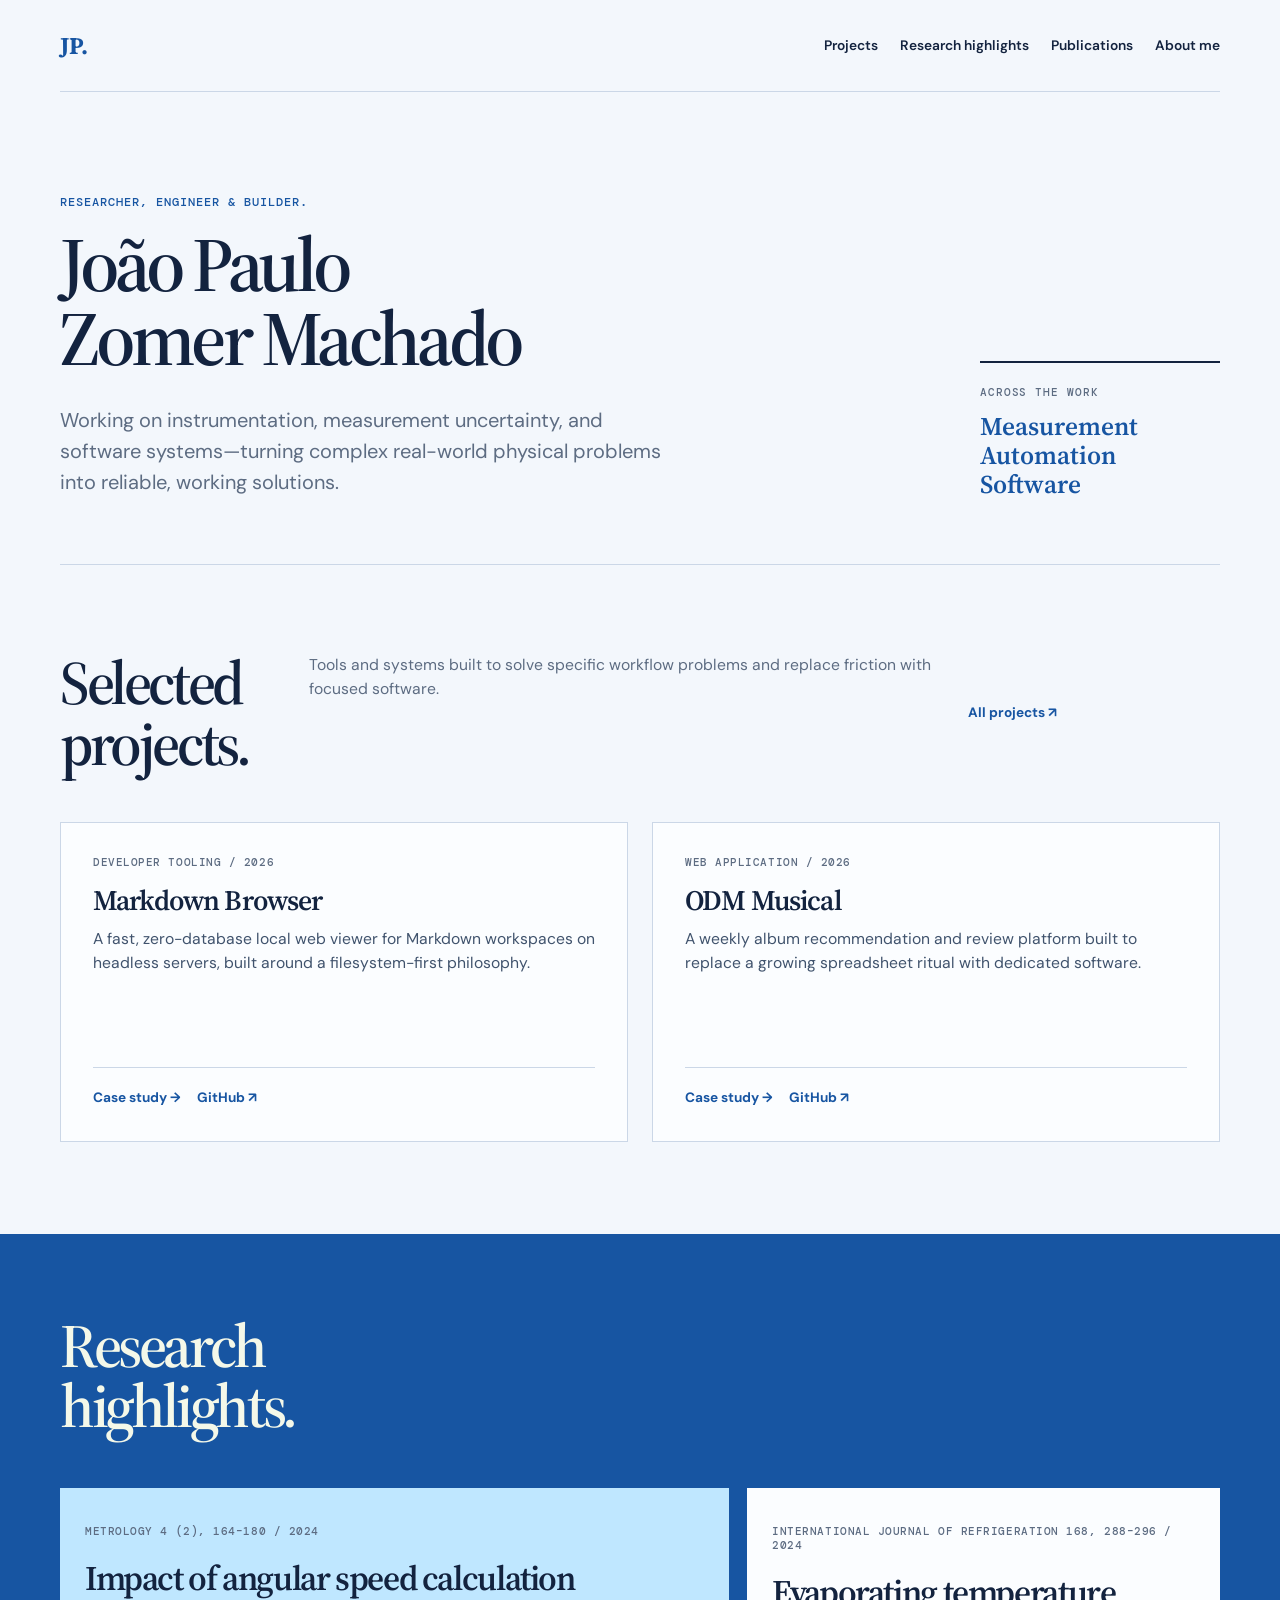
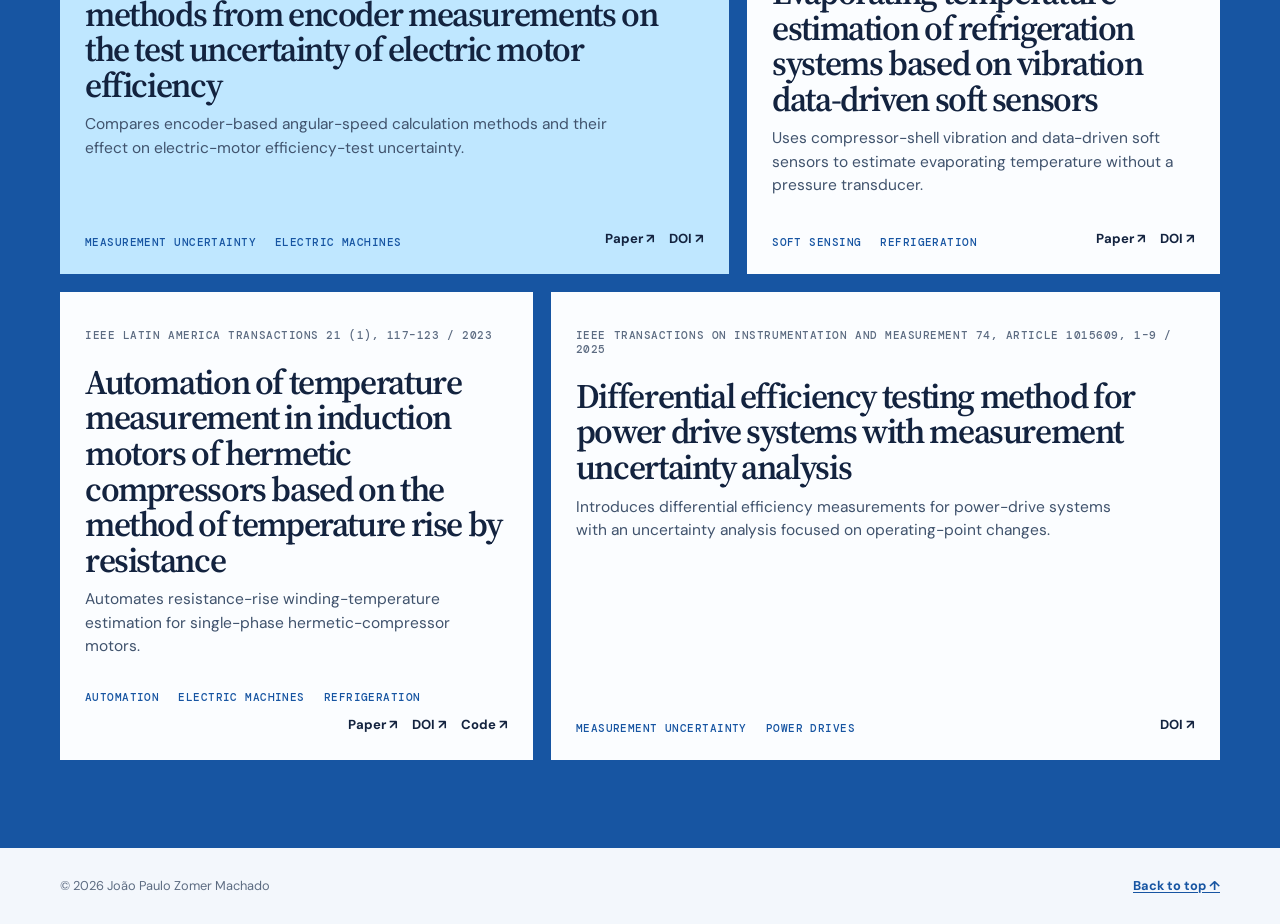
==== commit b71eb891: "feat: add selected projects section and case studies for markdown-browser and odm-musical" ====
--- a/index.html
+++ b/index.html
@@ -22,6 +22,7 @@
     <header class="site-header shell">
       <a class="wordmark" href="#top" aria-label="Home"><span id="initials">JP</span>.</a>
       <nav aria-label="Primary navigation">
+        <a href="#selected-projects">Projects</a>
         <a href="#selected-work">Research highlights</a>
         <a href="publications/">Publications</a>
         <a href="about/">About me</a>
@@ -43,6 +44,15 @@
         </div>
       </section>
 
+      <section class="projects-section shell" id="selected-projects" aria-labelledby="projects-title">
+        <div class="section-heading compact">
+          <h2 id="projects-title">Selected projects.</h2>
+          <p class="section-desc">Tools and systems built to solve specific workflow problems and replace friction with focused software.</p>
+          <a class="section-view-all" href="projects/">All projects ↗</a>
+        </div>
+        <div class="projects-grid" id="selected-projects-grid"></div>
+      </section>
+
       <section class="feature-section" id="selected-work" aria-labelledby="selected-title">
         <div class="shell section-heading">
           <h2 id="selected-title">Research highlights.</h2>
--- a/styles.css
+++ b/styles.css
@@ -116,14 +116,53 @@
 .site-footer { display: flex; min-height: 76px; align-items: center; justify-content: space-between; color: var(--muted); font-size: 0.8rem; }
 .site-footer p { margin: 0; }
 .site-footer a { color: var(--spruce); font-weight: 700; }
+
+/* Selected Projects */
+.projects-section { padding: 88px 0 92px; border-top: 1px solid var(--line); }
+.section-desc { margin: 0; color: var(--muted); font-size: 0.98rem; }
+.section-view-all { align-self: center; color: var(--spruce); font-size: 0.85rem; font-weight: 700; text-decoration: none; }
+.section-view-all:hover { text-decoration: underline; }
+.projects-grid { display: grid; grid-template-columns: repeat(2, 1fr); gap: 24px; margin-top: 48px; }
+.project-card { display: flex; min-height: 320px; flex-direction: column; justify-content: space-between; padding: 32px; background: var(--surface); border: 1px solid var(--line); color: var(--ink); text-decoration: none; }
+.project-meta { margin: 0 0 16px; color: var(--muted); font: 500 0.68rem var(--mono); letter-spacing: 0.05em; text-transform: uppercase; }
+.project-title { margin: 0 0 12px; font: 600 clamp(1.6rem, 2.2vw, 2.2rem)/1.08 var(--serif); letter-spacing: -0.03em; }
+.project-title a { text-decoration: none; color: inherit; }
+.project-title a:hover { color: var(--spruce); }
+.project-summary { margin: 0; color: #40536d; font-size: 0.98rem; line-height: 1.55; }
+.project-footer { display: flex; flex-wrap: wrap; gap: 14px; align-items: center; justify-content: space-between; margin-top: 32px; padding-top: 20px; border-top: 1px solid var(--line); }
+.project-links { display: flex; gap: 16px; font-size: 0.85rem; font-weight: 700; }
+.project-links a { color: var(--spruce); text-decoration: none; }
+.project-links a:hover { text-decoration: underline; }
+
+/* Case Study / Project Detail Layout */
+.project-page-intro { padding: clamp(64px, 8vw, 108px) 0 32px; }
+.project-page-intro h1 { max-width: 860px; font: 600 clamp(2.8rem, 5.5vw, 5rem)/0.98 var(--serif); }
+.project-page-intro h1 em { color: var(--spruce); font-style: normal; }
+.project-page-intro .lede { max-width: 680px; }
+.project-detail-section { padding: 48px 0 96px; }
+.project-detail-grid { display: grid; grid-template-columns: minmax(220px, 0.35fr) minmax(0, 1fr); gap: clamp(36px, 6vw, 96px); align-items: start; }
+.project-sidebar { display: grid; gap: 24px; padding-top: 16px; border-top: 2px solid var(--ink); }
+.project-sidebar-group { display: grid; gap: 6px; }
+.project-sidebar-label { margin: 0; color: var(--muted); font: 500 0.7rem var(--mono); letter-spacing: 0.08em; text-transform: uppercase; }
+.project-sidebar-value { margin: 0; font-weight: 600; font-size: 0.95rem; }
+.project-body { max-width: 680px; }
+.project-body h2 { margin: 40px 0 16px; font: 600 clamp(1.8rem, 2.8vw, 2.5rem)/1.1 var(--serif); letter-spacing: -0.03em; color: var(--ink); }
+.project-body h2:first-child { margin-top: 0; }
+.project-body p { margin: 0 0 20px; font-size: 1.05rem; line-height: 1.6; color: #2e3e56; }
+.project-body ul { margin: 0 0 24px; padding-left: 20px; color: #2e3e56; }
+.project-body li { margin-bottom: 8px; font-size: 1rem; line-height: 1.55; }
+.project-decision-block { margin: 24px 0; padding: 22px 24px; background: var(--surface); border: 1px solid var(--line); border-left: 3px solid var(--spruce); }
+.project-decision-block h3 { margin: 0 0 8px; font: 600 1.15rem/1.2 var(--serif); letter-spacing: -0.02em; color: var(--ink); }
+.project-decision-block p { margin: 0; font-size: 0.95rem; line-height: 1.5; color: var(--muted); }
+
 @media (max-width: 760px) {
   .shell { width: min(100% - 32px, 1160px); }
   .site-header { min-height: 70px; }
   .site-header nav { gap: 13px; font-size: 0.76rem; }
   .hero { padding-top: 76px; }
-  .hero-grid, .section-heading, .section-heading.compact, .about-grid, .record-link-section, .about-page-grid { grid-template-columns: 1fr; gap: 18px; }
-  .selected-grid { grid-template-columns: 1fr; margin-top: 43px; }
-  .paper-card, .paper-card:first-child, .paper-card:nth-child(2), .paper-card:nth-child(3n), .paper-card:nth-child(3n + 1):not(:first-child) { grid-column: 1; min-height: 290px; }
+  .hero-grid, .section-heading, .section-heading.compact, .about-grid, .record-link-section, .about-page-grid, .project-detail-grid { grid-template-columns: 1fr; gap: 18px; }
+  .selected-grid, .projects-grid { grid-template-columns: 1fr; margin-top: 43px; }
+  .paper-card, .paper-card:first-child, .paper-card:nth-child(2), .paper-card:nth-child(3n), .paper-card:nth-child(3n + 1):not(:first-child), .project-card { grid-column: 1; min-height: 280px; }
   .publication-controls, .site-footer { align-items: flex-start; flex-direction: column; }
   .publication-controls { margin-top: 39px; }
   .publication-row { grid-template-columns: 48px 1fr; gap: 10px 14px; }
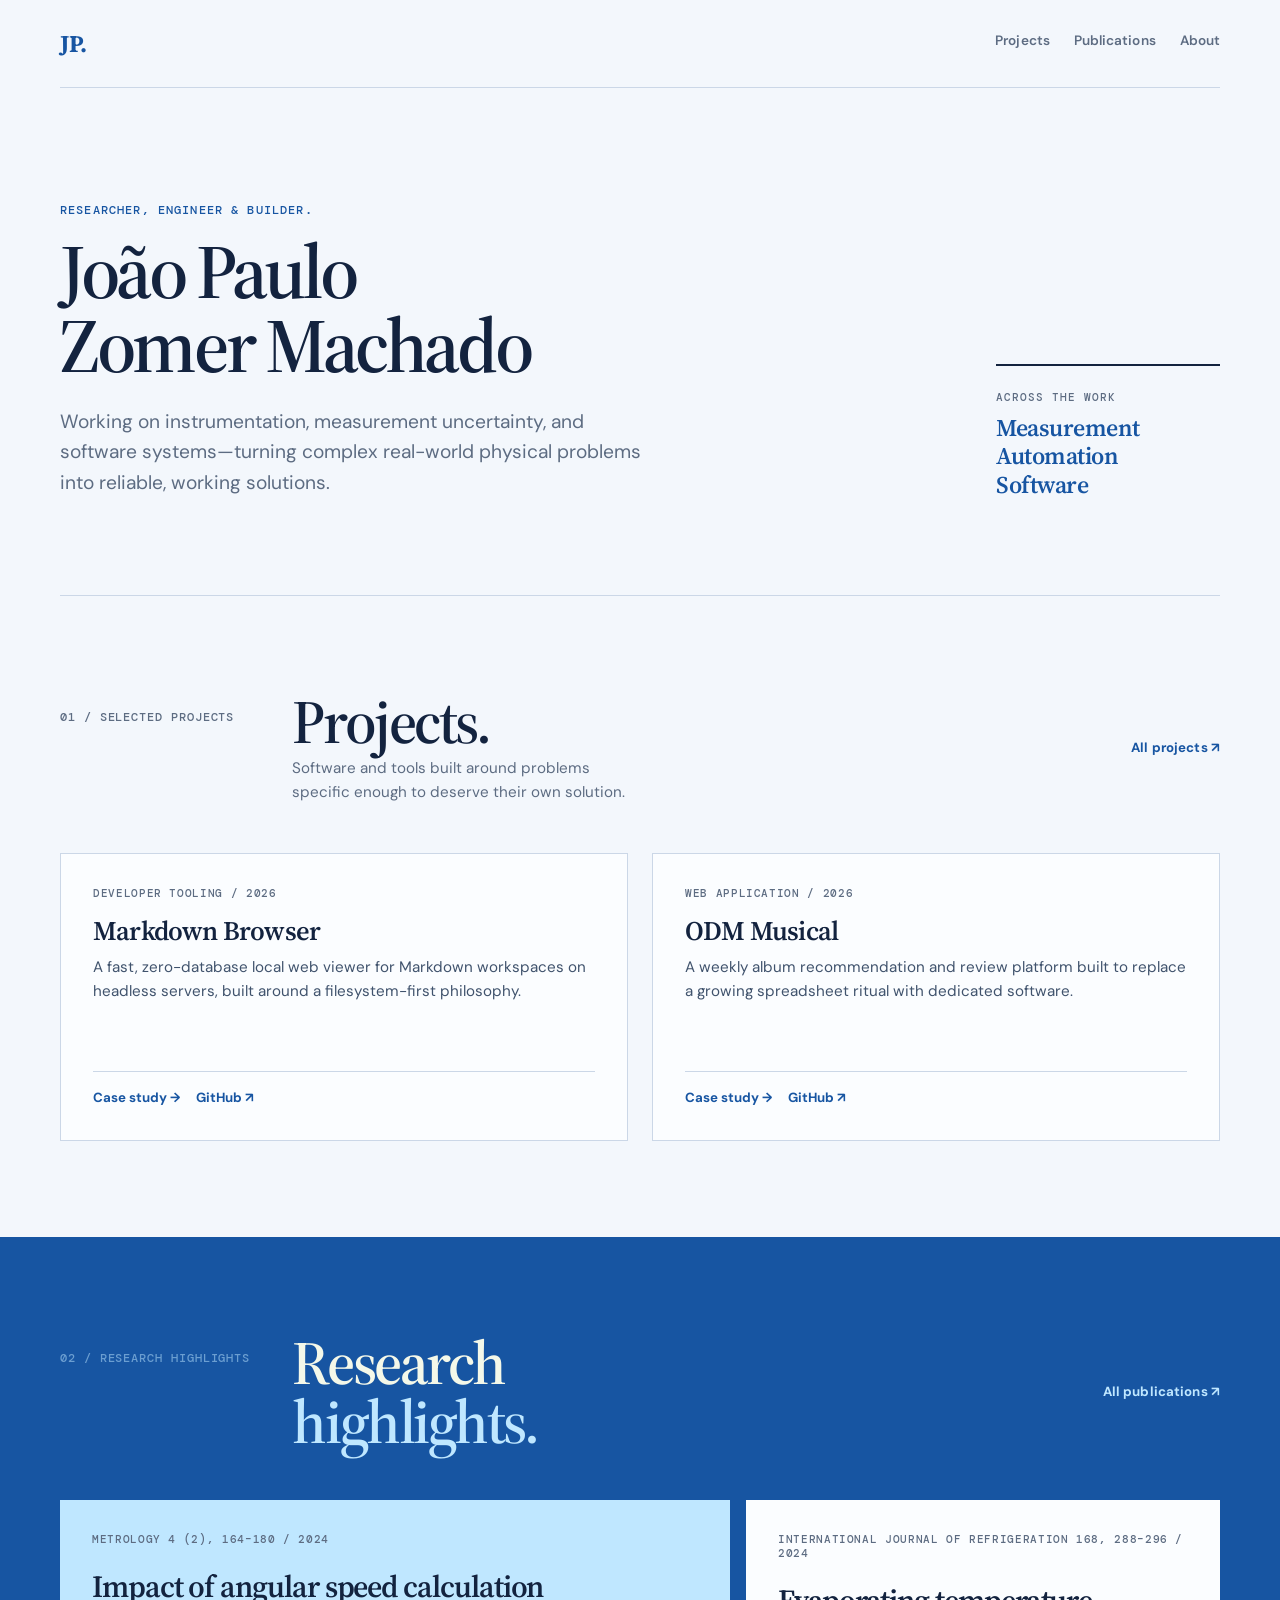
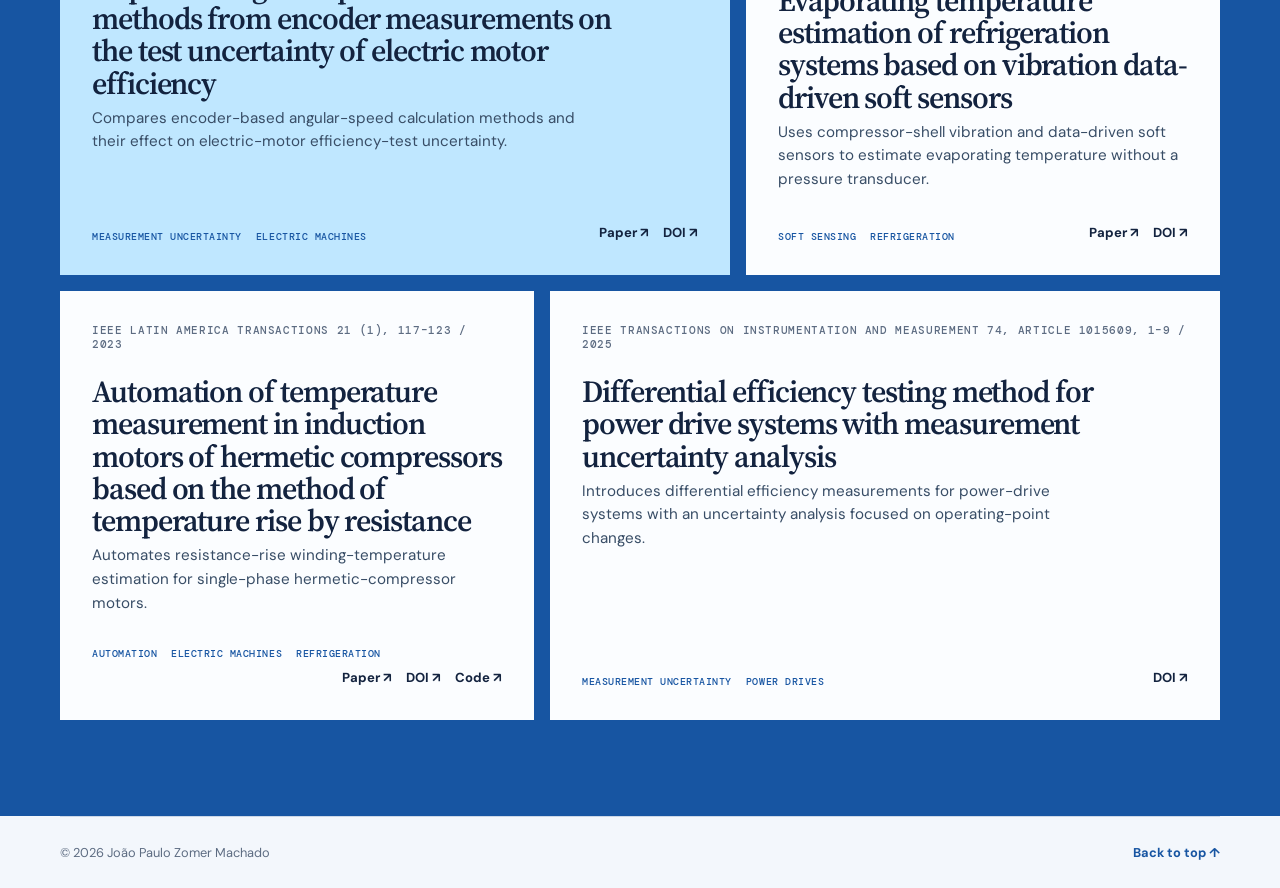
==== commit 7fd298d5: "Refine design system, spacing rhythm, crawlability, and navigation consistency - Establish 8px-base " ====
--- a/index.html
+++ b/index.html
@@ -7,35 +7,35 @@
       name="description"
       content="Research, engineering, software, and selected publications by João Paulo Zomer Machado."
     />
-    <title>João Paulo Zomer Machado — Researcher, engineer & builder</title>
+    <title>João Paulo Zomer Machado — Researcher, engineer &amp; builder</title>
     <link rel="preconnect" href="https://fonts.googleapis.com" />
     <link rel="preconnect" href="https://fonts.gstatic.com" crossorigin />
     <link
       href="https://fonts.googleapis.com/css2?family=DM+Mono:wght@400;500&family=DM+Sans:opsz,wght@9..40,400;9..40,500;9..40,600;9..40,700&family=Source+Serif+4:opsz,wght@8..60,600;8..60,700&display=swap"
       rel="stylesheet"
     />
-    <link rel="stylesheet" href="styles.css?v=20260825-03" />
-    <script type="module" src="app.js?v=20260825-03"></script>
+    <link rel="stylesheet" href="styles.css?v=20260825-04" />
+    <script type="module" src="app.js?v=20260825-04"></script>
   </head>
   <body>
     <a class="skip-link" href="#main">Skip to content</a>
     <header class="site-header shell">
-      <a class="wordmark" href="#top" aria-label="Home"><span id="initials">JP</span>.</a>
+      <a class="wordmark" href="./" aria-label="Home"><span id="initials">JP</span>.</a>
       <nav aria-label="Primary navigation">
-        <a href="#selected-projects">Projects</a>
-        <a href="#selected-work">Research highlights</a>
+        <a href="projects/">Projects</a>
         <a href="publications/">Publications</a>
-        <a href="about/">About me</a>
+        <a href="about/">About</a>
       </nav>
     </header>
 
     <main id="main">
+      <!-- Hero -->
       <section class="hero shell" id="top" aria-labelledby="hero-title">
         <p class="eyebrow">Researcher, engineer &amp; builder.</p>
         <div class="hero-grid">
           <div>
             <h1 id="hero-title"><span>João Paulo</span><br /><span>Zomer Machado</span></h1>
-            <p class="lede" id="bio"></p>
+            <p class="lede" id="bio">Working on instrumentation, measurement uncertainty, and software systems—turning complex real-world physical problems into reliable, working solutions.</p>
           </div>
           <aside class="hero-aside" aria-label="Areas of work">
             <p class="hero-aside-label">Across the work</p>
@@ -44,22 +44,119 @@
         </div>
       </section>
 
+      <!-- Selected Projects -->
       <section class="projects-section shell" id="selected-projects" aria-labelledby="projects-title">
         <div class="section-heading compact">
-          <h2 id="projects-title">Selected projects.</h2>
-          <p class="section-desc">Tools and systems built to solve specific workflow problems and replace friction with focused software.</p>
+          <p class="section-number">01 / Selected projects</p>
+          <div>
+            <h2 id="projects-title">Projects.</h2>
+            <p class="section-desc">Software and tools built around problems specific enough to deserve their own solution.</p>
+          </div>
           <a class="section-view-all" href="projects/">All projects ↗</a>
         </div>
-        <div class="projects-grid" id="selected-projects-grid"></div>
+        <div class="projects-grid" id="selected-projects-grid">
+          <article class="project-card">
+            <div>
+              <p class="project-meta">Developer Tooling / 2026</p>
+              <h3 class="project-title"><a href="projects/markdown-browser/">Markdown Browser</a></h3>
+              <p class="project-summary">A fast, zero-database local web viewer for Markdown workspaces on headless servers, built around a filesystem-first philosophy.</p>
+            </div>
+            <footer class="project-footer">
+              <div class="project-links">
+                <a href="projects/markdown-browser/">Case study →</a>
+                <a href="https://github.com/jpzomer/markdown-browser" target="_blank" rel="noreferrer">GitHub ↗</a>
+              </div>
+            </footer>
+          </article>
+          <article class="project-card">
+            <div>
+              <p class="project-meta">Web Application / 2026</p>
+              <h3 class="project-title"><a href="projects/odm-musical/">ODM Musical</a></h3>
+              <p class="project-summary">A weekly album recommendation and review platform built to replace a growing spreadsheet ritual with dedicated software.</p>
+            </div>
+            <footer class="project-footer">
+              <div class="project-links">
+                <a href="projects/odm-musical/">Case study →</a>
+                <a href="https://github.com/jpzomer/odm-musical" target="_blank" rel="noreferrer">GitHub ↗</a>
+              </div>
+            </footer>
+          </article>
+        </div>
       </section>
 
+      <!-- Research highlights -->
       <section class="feature-section" id="selected-work" aria-labelledby="selected-title">
         <div class="shell section-heading">
-          <h2 id="selected-title">Research highlights.</h2>
+          <p class="section-number">02 / Research highlights</p>
+          <div>
+            <h2 id="selected-title">Research<br /><em>highlights.</em></h2>
+          </div>
+          <a class="section-view-all" href="publications/">All publications ↗</a>
         </div>
-        <div class="shell selected-grid" id="selected-publications"></div>
+        <div class="shell selected-grid" id="selected-publications">
+          <article class="paper-card">
+            <div>
+              <p class="paper-meta">Metrology 4 (2), 164–180 / 2024</p>
+              <h3>Impact of angular speed calculation methods from encoder measurements on the test uncertainty of electric motor efficiency</h3>
+              <p class="paper-summary">Compares encoder-based angular-speed calculation methods and their effect on electric-motor efficiency-test uncertainty.</p>
+            </div>
+            <footer class="paper-footer">
+              <span class="tag">Measurement uncertainty</span>
+              <span class="tag">Electric machines</span>
+              <div class="paper-links">
+                <a href="https://www.mdpi.com/2673-8244/4/2/11" target="_blank" rel="noreferrer">Paper ↗</a>
+                <a href="https://doi.org/10.3390/metrology4020011" target="_blank" rel="noreferrer">DOI ↗</a>
+              </div>
+            </footer>
+          </article>
+          <article class="paper-card">
+            <div>
+              <p class="paper-meta">International Journal of Refrigeration 168, 288–296 / 2024</p>
+              <h3>Evaporating temperature estimation of refrigeration systems based on vibration data-driven soft sensors</h3>
+              <p class="paper-summary">Uses compressor-shell vibration and data-driven soft sensors to estimate evaporating temperature without a pressure transducer.</p>
+            </div>
+            <footer class="paper-footer">
+              <span class="tag">Soft sensing</span>
+              <span class="tag">Refrigeration</span>
+              <div class="paper-links">
+                <a href="https://www.sciencedirect.com/science/article/pii/S0140700724002950" target="_blank" rel="noreferrer">Paper ↗</a>
+                <a href="https://doi.org/10.1016/j.ijrefrig.2024.08.020" target="_blank" rel="noreferrer">DOI ↗</a>
+              </div>
+            </footer>
+          </article>
+          <article class="paper-card">
+            <div>
+              <p class="paper-meta">IEEE Latin America Transactions 21 (1), 117–123 / 2023</p>
+              <h3>Automation of temperature measurement in induction motors of hermetic compressors based on the method of temperature rise by resistance</h3>
+              <p class="paper-summary">Automates resistance-rise winding-temperature estimation for single-phase hermetic-compressor motors.</p>
+            </div>
+            <footer class="paper-footer">
+              <span class="tag">Automation</span>
+              <span class="tag">Electric machines</span>
+              <span class="tag">Refrigeration</span>
+              <div class="paper-links">
+                <a href="https://latamt.ieeer9.org/index.php/transactions/article/view/6949" target="_blank" rel="noreferrer">Paper ↗</a>
+                <a href="https://doi.org/10.1109/TLA.2023.10015133" target="_blank" rel="noreferrer">DOI ↗</a>
+                <a href="https://github.com/jpzomer/automation-TRR" target="_blank" rel="noreferrer">Code ↗</a>
+              </div>
+            </footer>
+          </article>
+          <article class="paper-card">
+            <div>
+              <p class="paper-meta">IEEE Transactions on Instrumentation and Measurement 74, article 1015609, 1–9 / 2025</p>
+              <h3>Differential efficiency testing method for power drive systems with measurement uncertainty analysis</h3>
+              <p class="paper-summary">Introduces differential efficiency measurements for power-drive systems with an uncertainty analysis focused on operating-point changes.</p>
+            </div>
+            <footer class="paper-footer">
+              <span class="tag">Measurement uncertainty</span>
+              <span class="tag">Power drives</span>
+              <div class="paper-links">
+                <a href="https://doi.org/10.1109/TIM.2025.3606023" target="_blank" rel="noreferrer">DOI ↗</a>
+              </div>
+            </footer>
+          </article>
+        </div>
       </section>
-
     </main>
 
     <footer class="site-footer shell">
--- a/styles.css
+++ b/styles.css
@@ -1,173 +1,912 @@
+/* ─────────────────────────────────────────────────────────────────────────────
+   Design tokens
+   ───────────────────────────────────────────────────────────────────────────── */
 :root {
-  --ink: #13233f;
-  --muted: #5d6c82;
-  --paper: #f3f7fc;
+  /* Palette — unchanged */
+  --ink:     #13233f;
+  --muted:   #5d6c82;
+  --paper:   #f3f7fc;
   --surface: #fbfdff;
-  --line: #cbd7e7;
-  --spruce: #1755a2;
-  --lime: #bfe7ff;
-  --coral: #b7c8ff;
+  --line:    #cbd7e7;
+  --spruce:  #1755a2;
+  --lime:    #bfe7ff;
+  --coral:   #b7c8ff;
+
+  /* Type stacks */
   --serif: "Source Serif 4", Georgia, serif;
-  --sans: "DM Sans", Arial, sans-serif;
-  --mono: "DM Mono", monospace;
-}
-
-* { box-sizing: border-box; }
+  --sans:  "DM Sans", Arial, sans-serif;
+  --mono:  "DM Mono", monospace;
+
+  /*
+   * Spacing scale — all layout values derive from this.
+   * Base unit: 8px.
+   *   --s1  =  8px
+   *   --s2  = 16px
+   *   --s3  = 24px
+   *   --s4  = 32px
+   *   --s5  = 48px
+   *   --s6  = 64px
+   *   --s7  = 96px
+   *   --s8  = 128px
+   */
+  --s1:  8px;
+  --s2: 16px;
+  --s3: 24px;
+  --s4: 32px;
+  --s5: 48px;
+  --s6: 64px;
+  --s7: 96px;
+  --s8: 128px;
+
+  /* Derived rhythm tokens */
+  --section-pad:   clamp(var(--s6), 8vw, var(--s7));
+  --hero-pad-top:  clamp(var(--s6), 9vw, var(--s8));
+  --shell-gutter:  clamp(20px, 4vw, 48px);
+  --max-content:   1160px;
+}
+
+/* ─────────────────────────────────────────────────────────────────────────────
+   Reset & base
+   ───────────────────────────────────────────────────────────────────────────── */
+*, *::before, *::after { box-sizing: border-box; }
 html { scroll-behavior: smooth; }
-body { margin: 0; background: var(--paper); color: var(--ink); font-family: var(--sans); font-size: 16px; line-height: 1.5; }
-a { color: inherit; text-underline-offset: 0.18em; }
+body {
+  margin: 0;
+  background: var(--paper);
+  color: var(--ink);
+  font-family: var(--sans);
+  font-size: 16px;
+  line-height: 1.5;
+  -webkit-font-smoothing: antialiased;
+}
+a { color: inherit; text-underline-offset: 0.2em; }
 button { font: inherit; }
-.shell { width: min(1160px, calc(100% - 48px)); margin-inline: auto; }
-.skip-link { position: fixed; z-index: 10; left: 16px; top: -50px; padding: 10px 14px; background: var(--ink); color: white; }
+img { display: block; max-width: 100%; height: auto; }
+
+.shell {
+  width: min(var(--max-content), 100% - var(--shell-gutter) * 2);
+  margin-inline: auto;
+}
+
+/* Accessibility */
+.skip-link {
+  position: fixed;
+  z-index: 100;
+  left: 16px;
+  top: -60px;
+  padding: 10px 14px;
+  background: var(--ink);
+  color: white;
+  font-weight: 600;
+  font-size: 0.875rem;
+  transition: top 0.15s;
+}
 .skip-link:focus { top: 16px; }
 
-.site-header { display: flex; min-height: 92px; align-items: center; justify-content: space-between; border-bottom: 1px solid var(--line); }
-.wordmark { color: var(--spruce); font: 700 1.5rem/1 var(--serif); text-decoration: none; }
-.site-header nav { display: flex; gap: 22px; font-size: 0.86rem; font-weight: 600; }
-.site-header nav a { text-decoration: none; }
-.site-header nav a:hover, .site-header nav a:focus-visible { color: var(--spruce); text-decoration: underline; }
-
-.hero { padding: clamp(64px, 8vw, 108px) 0 66px; }
-.eyebrow { margin: 0 0 16px; color: var(--spruce); font: 500 0.78rem/1.4 var(--mono); letter-spacing: 0.08em; text-transform: uppercase; }
-.hero-grid { display: grid; grid-template-columns: minmax(0, 1fr) minmax(180px, 240px); gap: clamp(42px, 7vw, 96px); align-items: end; }
-h1, h2 { margin: 0; letter-spacing: -0.055em; }
-h1 { max-width: 760px; font: 600 clamp(3.2rem, 6vw, 5.8rem)/0.96 var(--serif); }
-.name-line { display: block; }
-.hero-aside { align-self: end; padding-top: 22px; border-top: 2px solid var(--ink); color: var(--spruce); }
-.hero-aside-label { margin: 0 0 13px; color: var(--muted); font: 500 0.7rem var(--mono); letter-spacing: 0.08em; text-transform: uppercase; }
-.hero-aside p:last-child { margin: 0; font: 600 clamp(1.2rem, 2vw, 1.65rem)/1.12 var(--serif); }
-h1 em, h2 em { color: var(--spruce); font-weight: 600; }
-.lede { max-width: 620px; margin: 30px 0 0; color: var(--muted); font-size: clamp(1.1rem, 2vw, 1.25rem); line-height: 1.55; }
-.hero-rail { display: grid; gap: 18px; align-self: end; }
-.portrait { aspect-ratio: 4 / 5; margin: 0; overflow: hidden; background: var(--ink); }
-.portrait img { display: block; width: 100%; height: 100%; object-fit: cover; object-position: 50% 15%; }
-.contact-card { padding: 21px 0 0; border-top: 2px solid var(--ink); }
-.contact-label { margin: 0 0 11px; color: var(--muted); font: 500 0.7rem var(--mono); letter-spacing: 0.08em; text-transform: uppercase; }
-.profile-links { display: grid; gap: 7px; }
-.profile-links a { width: fit-content; font-size: 0.95rem; font-weight: 600; }
-.profile-link { display: inline-flex; align-items: center; gap: 8px; text-decoration: none; }
-.profile-link svg { width: 18px; height: 18px; flex: 0 0 18px; }
-.profile-arrow { color: var(--coral); font-size: 0.82rem; }
-
-.feature-section { padding: 82px 0 88px; background: var(--spruce); color: #f4f8e9; }
+:focus-visible {
+  outline: 2px solid var(--spruce);
+  outline-offset: 3px;
+}
+
+/* ─────────────────────────────────────────────────────────────────────────────
+   Site header
+   ───────────────────────────────────────────────────────────────────────────── */
+.site-header {
+  display: flex;
+  min-height: 88px;
+  align-items: center;
+  justify-content: space-between;
+  border-bottom: 1px solid var(--line);
+}
+.wordmark {
+  color: var(--spruce);
+  font: 700 1.5rem/1 var(--serif);
+  letter-spacing: -0.02em;
+  text-decoration: none;
+  transition: opacity 0.15s;
+}
+.wordmark:hover { opacity: 0.72; }
+
+.site-header nav {
+  display: flex;
+  gap: var(--s3);
+  font-size: 0.85rem;
+  font-weight: 600;
+  letter-spacing: 0.005em;
+}
+.site-header nav a {
+  text-decoration: none;
+  color: var(--muted);
+  padding-bottom: 3px;
+  border-bottom: 2px solid transparent;
+  transition: color 0.15s, border-color 0.15s;
+}
+.site-header nav a:hover,
+.site-header nav a:focus-visible {
+  color: var(--ink);
+  border-bottom-color: var(--line);
+}
+.site-header nav a[aria-current="page"] {
+  color: var(--ink);
+  border-bottom-color: var(--spruce);
+}
+
+/* ─────────────────────────────────────────────────────────────────────────────
+   Shared typography primitives
+   ───────────────────────────────────────────────────────────────────────────── */
+h1, h2, h3 { margin: 0; }
+
+h1 {
+  font: 600 clamp(3.2rem, 6vw, 5.75rem)/0.96 var(--serif);
+  letter-spacing: -0.045em;
+  max-width: 760px;
+}
+h2 {
+  font: 600 clamp(2.5rem, 4.8vw, 4.25rem)/0.97 var(--serif);
+  letter-spacing: -0.04em;
+}
+h1 em, h2 em { color: var(--spruce); font-style: normal; }
+
+.eyebrow {
+  margin: 0 0 var(--s2);
+  color: var(--spruce);
+  font: 500 0.72rem/1.4 var(--mono);
+  letter-spacing: 0.1em;
+  text-transform: uppercase;
+}
+.lede {
+  max-width: 600px;
+  margin: var(--s3) 0 0;
+  color: var(--muted);
+  font-size: clamp(1.05rem, 1.8vw, 1.2rem);
+  line-height: 1.6;
+}
+
+/* ─────────────────────────────────────────────────────────────────────────────
+   Section anatomy — shared layout grammar
+   ───────────────────────────────────────────────────────────────────────────── */
+/*
+ * Standard three-column section header:
+ *   [number/eyebrow ~28%] [heading + desc] [view-all link]
+ */
+.section-heading {
+  display: grid;
+  grid-template-columns: minmax(164px, 0.3fr) minmax(280px, 1fr) minmax(148px, 0.34fr);
+  gap: var(--s4);
+  align-items: start;
+}
+.section-heading.compact {
+  grid-template-columns: minmax(164px, 0.3fr) minmax(280px, 1fr) minmax(148px, 0.34fr);
+}
+.section-heading h2 { align-self: start; }
+
+.section-number {
+  padding-top: 7px; /* optical alignment with heading cap-height */
+  color: var(--muted);
+  font: 500 0.72rem var(--mono);
+  letter-spacing: 0.08em;
+  text-transform: uppercase;
+}
+.section-desc {
+  margin: 6px 0 0;
+  color: var(--muted);
+  font-size: 0.95rem;
+  line-height: 1.55;
+  max-width: 340px;
+}
+.section-view-all {
+  align-self: center;
+  justify-self: end;
+  color: var(--spruce);
+  font-size: 0.83rem;
+  font-weight: 700;
+  text-decoration: none;
+  letter-spacing: 0.01em;
+  transition: opacity 0.15s;
+}
+.section-view-all:hover { opacity: 0.65; }
+
+/* ─────────────────────────────────────────────────────────────────────────────
+   Hero
+   ───────────────────────────────────────────────────────────────────────────── */
+.hero { padding: var(--hero-pad-top) 0 var(--s7); }
+
+.hero-grid {
+  display: grid;
+  grid-template-columns: minmax(0, 1fr) minmax(172px, 224px);
+  gap: clamp(40px, 7vw, 88px);
+  align-items: end;
+  margin-top: var(--s2);
+}
+.hero-aside {
+  align-self: end;
+  padding-top: var(--s3);
+  border-top: 2px solid var(--ink);
+  color: var(--spruce);
+}
+.hero-aside-label {
+  margin: 0 0 10px;
+  color: var(--muted);
+  font: 500 0.68rem var(--mono);
+  letter-spacing: 0.09em;
+  text-transform: uppercase;
+}
+.hero-aside p:last-child {
+  margin: 0;
+  font: 600 clamp(1.1rem, 2vw, 1.5rem)/1.18 var(--serif);
+  letter-spacing: -0.02em;
+}
+
+/* ─────────────────────────────────────────────────────────────────────────────
+   Research highlights (dark feature section)
+   ───────────────────────────────────────────────────────────────────────────── */
+.feature-section {
+  padding: var(--section-pad) 0;
+  background: var(--spruce);
+  color: #f4f8e9;
+}
 .feature-section .eyebrow { color: var(--lime); }
-.section-heading { display: grid; grid-template-columns: minmax(190px, 0.35fr) minmax(300px, 1fr) minmax(190px, 0.4fr); gap: 28px; align-items: start; }
-.section-heading h2 { font: 600 clamp(2.55rem, 4.8vw, 4.25rem)/0.98 var(--serif); }
-.section-heading h2 em { color: var(--lime); }
-.section-heading > p:last-child { max-width: 280px; margin: 6px 0 0; color: #cfddd6; font-size: 0.98rem; }
-.selected-grid { display: grid; grid-template-columns: repeat(12, 1fr); gap: 18px; margin-top: 52px; }
-.paper-card { display: flex; min-height: 304px; flex-direction: column; justify-content: space-between; padding: 25px; background: var(--surface); color: var(--ink); }
-.paper-card:first-child { grid-column: span 7; background: var(--lime); }
-.paper-card:nth-child(2) { grid-column: span 5; }
-.paper-card:nth-child(3n) { grid-column: span 5; }
-.paper-card:nth-child(3n + 1):not(:first-child) { grid-column: span 7; }
-.paper-meta { color: var(--muted); font: 500 0.68rem var(--mono); letter-spacing: 0.05em; text-transform: uppercase; }
-.paper-card h3 { max-width: 600px; margin: 23px 0 10px; font: 600 clamp(1.7rem, 2.7vw, 2.55rem)/1.03 var(--serif); letter-spacing: -0.04em; }
-.paper-summary { max-width: 560px; margin: 0; color: #40536d; font-size: 0.97rem; }
-.paper-footer { display: flex; flex-wrap: wrap; gap: 11px 19px; align-items: end; margin-top: 32px; }
-.tag { color: var(--spruce); font: 500 0.68rem var(--mono); letter-spacing: 0.04em; text-transform: uppercase; }
-.paper-links { display: flex; gap: 14px; margin-left: auto; font-size: 0.82rem; font-weight: 700; }
-.paper-links a { text-decoration: none; }
-.paper-links a:hover { text-decoration: underline; }
-.empty-state { grid-column: 1 / -1; padding: 33px; border: 1px dashed #aabbd1; color: #cfddf0; }
-
-.about-page-intro { padding: clamp(64px, 8vw, 108px) 0 28px; }
-.about-page-intro h1 { max-width: 800px; font: 600 clamp(3.2rem, 6vw, 5.8rem)/0.96 var(--serif); }
+.feature-section .section-number { color: rgba(191,231,255,0.5); }
+.feature-section .section-desc { color: #bcd3e3; max-width: 300px; }
+.feature-section .section-view-all { color: var(--lime); }
+.feature-section .section-view-all:hover { opacity: 0.72; }
+.feature-section h2 em { color: var(--lime); }
+
+.selected-grid {
+  display: grid;
+  grid-template-columns: repeat(12, 1fr);
+  gap: var(--s2);
+  margin-top: var(--s5);
+}
+.paper-card {
+  display: flex;
+  flex-direction: column;
+  justify-content: space-between;
+  min-height: 288px;
+  padding: var(--s4);
+  background: var(--surface);
+  color: var(--ink);
+}
+.paper-card:first-child        { grid-column: span 7; background: var(--lime); }
+.paper-card:nth-child(2)       { grid-column: span 5; }
+.paper-card:nth-child(3n)      { grid-column: span 5; }
+.paper-card:nth-child(3n+1):not(:first-child) { grid-column: span 7; }
+
+.paper-meta {
+  margin: 0;
+  color: var(--muted);
+  font: 500 0.67rem var(--mono);
+  letter-spacing: 0.06em;
+  text-transform: uppercase;
+}
+.paper-card h3 {
+  max-width: 560px;
+  margin: var(--s3) 0 var(--s1);
+  font: 600 clamp(1.5rem, 2.4vw, 2.3rem)/1.05 var(--serif);
+  letter-spacing: -0.035em;
+}
+.paper-summary {
+  max-width: 520px;
+  margin: 0;
+  color: #384d66;
+  font-size: 0.95rem;
+  line-height: 1.55;
+}
+.paper-footer {
+  display: flex;
+  flex-wrap: wrap;
+  gap: 8px 14px;
+  align-items: flex-end;
+  margin-top: var(--s4);
+}
+.tag {
+  color: var(--spruce);
+  font: 500 0.65rem var(--mono);
+  letter-spacing: 0.05em;
+  text-transform: uppercase;
+}
+.paper-links {
+  display: flex;
+  gap: 14px;
+  margin-left: auto;
+  font-size: 0.82rem;
+  font-weight: 700;
+}
+.paper-links a { text-decoration: none; transition: opacity 0.15s; }
+.paper-links a:hover { opacity: 0.6; }
+.empty-state {
+  grid-column: 1 / -1;
+  padding: var(--s4);
+  border: 1px dashed rgba(170,187,209,0.5);
+  color: rgba(196,214,232,0.7);
+  font-size: 0.9rem;
+}
+
+/* ─────────────────────────────────────────────────────────────────────────────
+   Selected Projects (homepage section)
+   ───────────────────────────────────────────────────────────────────────────── */
+.projects-section {
+  padding: var(--section-pad) 0;
+  border-top: 1px solid var(--line);
+}
+.projects-grid {
+  display: grid;
+  grid-template-columns: repeat(2, 1fr);
+  gap: var(--s3);
+  margin-top: var(--s5);
+}
+.project-card {
+  display: flex;
+  flex-direction: column;
+  justify-content: space-between;
+  min-height: 288px;
+  padding: var(--s4);
+  background: var(--surface);
+  border: 1px solid var(--line);
+  color: var(--ink);
+  text-decoration: none;
+  transition: border-color 0.2s;
+}
+.project-card:hover { border-color: var(--spruce); }
+.project-meta {
+  margin: 0 0 var(--s2);
+  color: var(--muted);
+  font: 500 0.67rem var(--mono);
+  letter-spacing: 0.06em;
+  text-transform: uppercase;
+}
+.project-title {
+  margin: 0 0 10px;
+  font: 600 clamp(1.5rem, 2.1vw, 2rem)/1.08 var(--serif);
+  letter-spacing: -0.03em;
+}
+.project-title a {
+  text-decoration: none;
+  color: inherit;
+  transition: color 0.15s;
+}
+.project-title a:hover { color: var(--spruce); }
+.project-summary {
+  margin: 0;
+  color: #40536d;
+  font-size: 0.95rem;
+  line-height: 1.6;
+}
+.project-footer {
+  display: flex;
+  flex-wrap: wrap;
+  gap: var(--s2);
+  align-items: center;
+  justify-content: space-between;
+  margin-top: var(--s4);
+  padding-top: var(--s2);
+  border-top: 1px solid var(--line);
+}
+.project-links {
+  display: flex;
+  gap: 16px;
+  font-size: 0.83rem;
+  font-weight: 700;
+}
+.project-links a {
+  color: var(--spruce);
+  text-decoration: none;
+  transition: opacity 0.15s;
+}
+.project-links a:hover { opacity: 0.65; }
+
+/* ─────────────────────────────────────────────────────────────────────────────
+   About section (coral band — homepage + about page)
+   ───────────────────────────────────────────────────────────────────────────── */
+.about-section {
+  padding: var(--section-pad) 0;
+  background: var(--coral);
+}
+.about-grid {
+  display: grid;
+  grid-template-columns: minmax(164px, 0.3fr) minmax(0, 1fr);
+  gap: var(--s4);
+}
+.about-grid h2 { max-width: 680px; }
+.about-grid h2 em { color: #293d8d; }
+.about-copy {
+  max-width: 620px;
+  margin: var(--s4) 0 var(--s3);
+  font-size: 1.06rem;
+  line-height: 1.62;
+}
+.text-link {
+  color: #1f367e;
+  font-size: 0.87rem;
+  font-weight: 700;
+  text-decoration: none;
+  border-bottom: 1px solid rgba(31,54,126,0.35);
+  transition: border-color 0.15s;
+}
+.text-link:hover { border-color: #1f367e; }
+
+/* ─────────────────────────────────────────────────────────────────────────────
+   About page
+   ───────────────────────────────────────────────────────────────────────────── */
+.about-page-intro {
+  padding: var(--hero-pad-top) 0 var(--s4);
+  border-bottom: 1px solid var(--line);
+}
+.about-page-intro h1 { max-width: 800px; }
 .about-page-intro h1 em { color: var(--spruce); font-style: normal; }
-.about-page-section { margin-top: 24px; }
-.about-page-grid { display: grid; grid-template-columns: minmax(230px, 0.45fr) minmax(0, 1fr); gap: clamp(42px, 8vw, 112px); align-items: start; }
-.record-link-section { display: grid; grid-template-columns: minmax(190px, 0.35fr) minmax(0, 1fr); gap: 28px; padding-top: 72px; padding-bottom: 80px; }
-.record-link-section h2 { margin-bottom: 25px; color: var(--ink); font: 600 clamp(2.5rem, 4.8vw, 4.25rem)/0.98 var(--serif); }
+
+.about-page-section {
+  padding: var(--section-pad) 0;
+}
+.about-page-grid {
+  display: grid;
+  grid-template-columns: minmax(200px, 0.37fr) minmax(0, 1fr);
+  gap: clamp(40px, 8vw, 96px);
+  align-items: start;
+}
+.about-rail {
+  display: grid;
+  gap: var(--s4);
+  position: sticky;
+  top: var(--s3);
+}
+
+/* Portrait */
+.portrait {
+  aspect-ratio: 4 / 5;
+  margin: 0;
+  overflow: hidden;
+  background: var(--ink);
+}
+.portrait img {
+  display: block;
+  width: 100%;
+  height: 100%;
+  object-fit: cover;
+  object-position: 50% 15%;
+}
+
+/* Contact card */
+.contact-card {
+  padding: var(--s3) 0 0;
+  border-top: 2px solid var(--ink);
+}
+.contact-label {
+  margin: 0 0 12px;
+  color: var(--muted);
+  font: 500 0.68rem var(--mono);
+  letter-spacing: 0.09em;
+  text-transform: uppercase;
+}
+.profile-links { display: grid; gap: 6px; }
+.profile-link {
+  display: inline-flex;
+  align-items: center;
+  gap: 8px;
+  text-decoration: none;
+  font-size: 0.93rem;
+  font-weight: 600;
+  transition: opacity 0.15s;
+}
+.profile-link:hover { opacity: 0.65; }
+.profile-link svg { width: 17px; height: 17px; flex: 0 0 17px; }
+.profile-arrow { color: var(--spruce); font-size: 0.78rem; }
+
+.about-copy-column { padding-top: 4px; } /* optical alignment with portrait top */
+.about-copy-column .about-copy { margin-top: 0; }
+
+/* Record link section */
+.record-link-section {
+  display: grid;
+  grid-template-columns: minmax(164px, 0.3fr) minmax(0, 1fr);
+  gap: var(--s4);
+  padding: var(--section-pad) 0;
+  border-top: 1px solid var(--line);
+}
+.record-link-section h2 { color: var(--ink); }
 .record-link-section h2 em { color: var(--spruce); }
-.about-rail { width: min(100%, 230px); }
-
-.publications-page-intro { padding: clamp(64px, 8vw, 108px) 0 28px; }
-.publications-page-intro h1 { max-width: 760px; font: 600 clamp(3.2rem, 6vw, 5.8rem)/0.96 var(--serif); }
+
+/* ─────────────────────────────────────────────────────────────────────────────
+   Publications page
+   ───────────────────────────────────────────────────────────────────────────── */
+.publications-page-intro {
+  padding: var(--hero-pad-top) 0 var(--s4);
+  border-bottom: 1px solid var(--line);
+}
 .publications-page-intro h1 em { color: var(--spruce); font-style: normal; }
-.publications-page-intro .lede { max-width: 590px; }
-
-
-.publications-section { padding: 88px 0; }
-.section-heading.compact { grid-template-columns: minmax(190px, 0.35fr) minmax(300px, 1fr) minmax(190px, 0.4fr); }
+.publications-page-intro .lede { max-width: 560px; }
+
+.publications-section { padding: var(--section-pad) 0; }
 .publications-section .section-heading h2 { color: var(--ink); }
-.publications-section .section-heading > p:last-child { color: var(--muted); }
-.publication-controls { display: flex; justify-content: space-between; gap: 22px; margin: 42px 0 18px; }
-.filter-list { display: flex; flex-wrap: wrap; gap: 8px; }
-.filter-button { padding: 8px 12px; border: 1px solid var(--line); border-radius: 100px; background: transparent; color: var(--muted); cursor: pointer; font-size: 0.78rem; font-weight: 600; }
-.filter-button:hover, .filter-button:focus-visible, .filter-button[aria-pressed="true"] { border-color: var(--spruce); background: var(--spruce); color: white; }
-.scholar-link { align-self: center; color: var(--spruce); font-size: 0.85rem; font-weight: 700; white-space: nowrap; }
+.publications-section .section-desc { color: var(--muted); }
+
+.publication-controls {
+  display: flex;
+  justify-content: space-between;
+  align-items: flex-start;
+  gap: var(--s3);
+  margin: var(--s5) 0 var(--s2);
+}
+.filter-list { display: flex; flex-wrap: wrap; gap: 6px; }
+.filter-button {
+  padding: 6px 13px;
+  border: 1px solid var(--line);
+  border-radius: 100px;
+  background: transparent;
+  color: var(--muted);
+  cursor: pointer;
+  font-size: 0.76rem;
+  font-weight: 600;
+  letter-spacing: 0.01em;
+  transition: border-color 0.15s, background 0.15s, color 0.15s;
+}
+.filter-button:hover,
+.filter-button:focus-visible {
+  border-color: var(--spruce);
+  color: var(--spruce);
+}
+.filter-button[aria-pressed="true"] {
+  border-color: var(--spruce);
+  background: var(--spruce);
+  color: white;
+}
+.scholar-link {
+  flex-shrink: 0;
+  align-self: center;
+  color: var(--spruce);
+  font-size: 0.83rem;
+  font-weight: 700;
+  text-decoration: none;
+  white-space: nowrap;
+  transition: opacity 0.15s;
+}
+.scholar-link:hover { opacity: 0.65; }
+
 .publication-list { border-top: 1px solid var(--ink); }
-.publication-row { display: grid; grid-template-columns: 78px minmax(0, 1fr) 160px auto; gap: 24px; padding: 18px 4px; border-bottom: 1px solid var(--line); }
-.publication-year { color: var(--spruce); font: 500 0.75rem var(--mono); }
-.publication-title { margin: 0; font: 600 1.06rem/1.25 var(--serif); letter-spacing: -0.02em; }
-.publication-authors, .publication-venue { margin: 6px 0 0; color: var(--muted); font-size: 0.83rem; }
-.publication-venue { margin: 0; align-self: center; }
-.publication-actions { display: flex; align-self: center; gap: 12px; font-size: 0.79rem; font-weight: 700; }
-.publication-actions a { color: var(--spruce); }
-.publication-disclosure { display: block; margin: 28px auto 0; padding: 10px 17px; border: 1px solid var(--spruce); border-radius: 100px; background: transparent; color: var(--spruce); cursor: pointer; font-size: 0.82rem; font-weight: 700; }
-.publication-disclosure:hover, .publication-disclosure:focus-visible { background: var(--spruce); color: white; }
-
-.about-section { padding: 82px 0 88px; background: var(--coral); }
-.about-grid { display: grid; grid-template-columns: minmax(190px, 0.35fr) minmax(0, 1fr); gap: 28px; }
-.about-grid h2 { max-width: 680px; font: 600 clamp(2.5rem, 4.8vw, 4.25rem)/0.98 var(--serif); }
-.about-grid h2 em { color: #293d8d; }
-.about-copy { max-width: 600px; margin: 28px 0 22px; font-size: 1.08rem; line-height: 1.55; }
-.text-link { color: #1f367e; font-size: 0.89rem; font-weight: 700; }
-.site-footer { display: flex; min-height: 76px; align-items: center; justify-content: space-between; color: var(--muted); font-size: 0.8rem; }
+.publication-row {
+  display: grid;
+  grid-template-columns: 72px minmax(0, 1fr) 164px auto;
+  gap: var(--s1) var(--s3);
+  padding: 20px 0;
+  border-bottom: 1px solid var(--line);
+  align-items: baseline;
+}
+.publication-year {
+  color: var(--spruce);
+  font: 500 0.72rem var(--mono);
+  letter-spacing: 0.04em;
+  padding-top: 3px;
+}
+.publication-title {
+  margin: 0;
+  font: 600 1.02rem/1.3 var(--serif);
+  letter-spacing: -0.02em;
+}
+.publication-authors,
+.publication-venue {
+  margin: 5px 0 0;
+  color: var(--muted);
+  font-size: 0.82rem;
+  line-height: 1.45;
+}
+.publication-venue { margin: 0; align-self: start; padding-top: 3px; }
+.publication-actions {
+  display: flex;
+  align-self: start;
+  gap: 10px;
+  padding-top: 2px;
+  font-size: 0.77rem;
+  font-weight: 700;
+}
+.publication-actions a {
+  color: var(--spruce);
+  text-decoration: none;
+  transition: opacity 0.15s;
+}
+.publication-actions a:hover { opacity: 0.65; }
+.publication-disclosure {
+  display: block;
+  margin: var(--s4) auto 0;
+  padding: 9px 20px;
+  border: 1px solid var(--spruce);
+  border-radius: 100px;
+  background: transparent;
+  color: var(--spruce);
+  cursor: pointer;
+  font-size: 0.82rem;
+  font-weight: 700;
+  transition: background 0.15s, color 0.15s;
+}
+.publication-disclosure:hover,
+.publication-disclosure:focus-visible {
+  background: var(--spruce);
+  color: white;
+}
+
+/* ─────────────────────────────────────────────────────────────────────────────
+   Projects listing page
+   ───────────────────────────────────────────────────────────────────────────── */
+.projects-page-intro {
+  padding: var(--hero-pad-top) 0 var(--s4);
+  border-bottom: 1px solid var(--line);
+}
+.projects-page-intro h1 em { color: var(--spruce); font-style: normal; }
+
+.projects-listing-section { padding: var(--section-pad) 0; }
+
+/* ─────────────────────────────────────────────────────────────────────────────
+   Project detail pages
+   ───────────────────────────────────────────────────────────────────────────── */
+.project-page-intro {
+  padding: var(--hero-pad-top) 0 var(--s4);
+  border-bottom: 1px solid var(--line);
+}
+.project-page-intro h1 { max-width: 820px; }
+.project-page-intro h1 em { color: var(--spruce); font-style: normal; }
+.project-page-intro .lede { max-width: 660px; }
+
+.project-detail-section { padding: var(--s5) 0 var(--s7); }
+.project-detail-grid {
+  display: grid;
+  grid-template-columns: minmax(196px, 0.3fr) minmax(0, 1fr);
+  gap: clamp(32px, 6vw, 88px);
+  align-items: start;
+}
+.project-sidebar {
+  display: grid;
+  gap: var(--s3);
+  padding-top: var(--s2);
+  border-top: 2px solid var(--ink);
+  position: sticky;
+  top: var(--s3);
+}
+.project-sidebar-group { display: grid; gap: 5px; }
+.project-sidebar-label {
+  margin: 0;
+  color: var(--muted);
+  font: 500 0.68rem var(--mono);
+  letter-spacing: 0.09em;
+  text-transform: uppercase;
+}
+.project-sidebar-value {
+  margin: 0;
+  font-weight: 600;
+  font-size: 0.93rem;
+  line-height: 1.45;
+}
+.project-sidebar-value a {
+  color: var(--spruce);
+  text-decoration: none;
+  transition: opacity 0.15s;
+}
+.project-sidebar-value a:hover { opacity: 0.65; }
+
+.project-body { max-width: 660px; }
+.project-body h2 {
+  margin: var(--s5) 0 var(--s2);
+  font: 600 clamp(1.6rem, 2.5vw, 2.2rem)/1.08 var(--serif);
+  letter-spacing: -0.03em;
+  color: var(--ink);
+}
+.project-body h2:first-child { margin-top: 0; }
+.project-body p {
+  margin: 0 0 var(--s3);
+  font-size: 1.03rem;
+  line-height: 1.65;
+  color: #2e3e56;
+}
+.project-body ul {
+  margin: 0 0 var(--s3);
+  padding-left: var(--s3);
+  color: #2e3e56;
+}
+.project-body li {
+  margin-bottom: var(--s1);
+  font-size: 1rem;
+  line-height: 1.6;
+}
+
+.project-decision-block {
+  margin: var(--s3) 0;
+  padding: var(--s3);
+  background: var(--surface);
+  border: 1px solid var(--line);
+  border-left: 3px solid var(--spruce);
+}
+.project-decision-block h3 {
+  margin: 0 0 6px;
+  font: 600 1.08rem/1.25 var(--serif);
+  letter-spacing: -0.02em;
+  color: var(--ink);
+}
+.project-decision-block p {
+  margin: 0;
+  font-size: 0.93rem;
+  line-height: 1.55;
+  color: var(--muted);
+}
+
+/* Screenshot placeholder */
+.project-screenshot {
+  margin: var(--s4) 0;
+  border: 1px solid var(--line);
+  overflow: hidden;
+  background: var(--surface);
+}
+.project-screenshot img { display: block; width: 100%; height: auto; }
+.project-screenshot figcaption {
+  padding: var(--s1) var(--s2);
+  border-top: 1px solid var(--line);
+  color: var(--muted);
+  font-size: 0.78rem;
+  line-height: 1.4;
+}
+
+/* ─────────────────────────────────────────────────────────────────────────────
+   Footer
+   ───────────────────────────────────────────────────────────────────────────── */
+.site-footer {
+  display: flex;
+  min-height: 72px;
+  align-items: center;
+  justify-content: space-between;
+  gap: var(--s3);
+  border-top: 1px solid var(--line);
+  color: var(--muted);
+  font-size: 0.8rem;
+}
 .site-footer p { margin: 0; }
-.site-footer a { color: var(--spruce); font-weight: 700; }
-
-/* Selected Projects */
-.projects-section { padding: 88px 0 92px; border-top: 1px solid var(--line); }
-.section-desc { margin: 0; color: var(--muted); font-size: 0.98rem; }
-.section-view-all { align-self: center; color: var(--spruce); font-size: 0.85rem; font-weight: 700; text-decoration: none; }
-.section-view-all:hover { text-decoration: underline; }
-.projects-grid { display: grid; grid-template-columns: repeat(2, 1fr); gap: 24px; margin-top: 48px; }
-.project-card { display: flex; min-height: 320px; flex-direction: column; justify-content: space-between; padding: 32px; background: var(--surface); border: 1px solid var(--line); color: var(--ink); text-decoration: none; }
-.project-meta { margin: 0 0 16px; color: var(--muted); font: 500 0.68rem var(--mono); letter-spacing: 0.05em; text-transform: uppercase; }
-.project-title { margin: 0 0 12px; font: 600 clamp(1.6rem, 2.2vw, 2.2rem)/1.08 var(--serif); letter-spacing: -0.03em; }
-.project-title a { text-decoration: none; color: inherit; }
-.project-title a:hover { color: var(--spruce); }
-.project-summary { margin: 0; color: #40536d; font-size: 0.98rem; line-height: 1.55; }
-.project-footer { display: flex; flex-wrap: wrap; gap: 14px; align-items: center; justify-content: space-between; margin-top: 32px; padding-top: 20px; border-top: 1px solid var(--line); }
-.project-links { display: flex; gap: 16px; font-size: 0.85rem; font-weight: 700; }
-.project-links a { color: var(--spruce); text-decoration: none; }
-.project-links a:hover { text-decoration: underline; }
-
-/* Case Study / Project Detail Layout */
-.project-page-intro { padding: clamp(64px, 8vw, 108px) 0 32px; }
-.project-page-intro h1 { max-width: 860px; font: 600 clamp(2.8rem, 5.5vw, 5rem)/0.98 var(--serif); }
-.project-page-intro h1 em { color: var(--spruce); font-style: normal; }
-.project-page-intro .lede { max-width: 680px; }
-.project-detail-section { padding: 48px 0 96px; }
-.project-detail-grid { display: grid; grid-template-columns: minmax(220px, 0.35fr) minmax(0, 1fr); gap: clamp(36px, 6vw, 96px); align-items: start; }
-.project-sidebar { display: grid; gap: 24px; padding-top: 16px; border-top: 2px solid var(--ink); }
-.project-sidebar-group { display: grid; gap: 6px; }
-.project-sidebar-label { margin: 0; color: var(--muted); font: 500 0.7rem var(--mono); letter-spacing: 0.08em; text-transform: uppercase; }
-.project-sidebar-value { margin: 0; font-weight: 600; font-size: 0.95rem; }
-.project-body { max-width: 680px; }
-.project-body h2 { margin: 40px 0 16px; font: 600 clamp(1.8rem, 2.8vw, 2.5rem)/1.1 var(--serif); letter-spacing: -0.03em; color: var(--ink); }
-.project-body h2:first-child { margin-top: 0; }
-.project-body p { margin: 0 0 20px; font-size: 1.05rem; line-height: 1.6; color: #2e3e56; }
-.project-body ul { margin: 0 0 24px; padding-left: 20px; color: #2e3e56; }
-.project-body li { margin-bottom: 8px; font-size: 1rem; line-height: 1.55; }
-.project-decision-block { margin: 24px 0; padding: 22px 24px; background: var(--surface); border: 1px solid var(--line); border-left: 3px solid var(--spruce); }
-.project-decision-block h3 { margin: 0 0 8px; font: 600 1.15rem/1.2 var(--serif); letter-spacing: -0.02em; color: var(--ink); }
-.project-decision-block p { margin: 0; font-size: 0.95rem; line-height: 1.5; color: var(--muted); }
-
-@media (max-width: 760px) {
-  .shell { width: min(100% - 32px, 1160px); }
-  .site-header { min-height: 70px; }
-  .site-header nav { gap: 13px; font-size: 0.76rem; }
-  .hero { padding-top: 76px; }
-  .hero-grid, .section-heading, .section-heading.compact, .about-grid, .record-link-section, .about-page-grid, .project-detail-grid { grid-template-columns: 1fr; gap: 18px; }
-  .selected-grid, .projects-grid { grid-template-columns: 1fr; margin-top: 43px; }
-  .paper-card, .paper-card:first-child, .paper-card:nth-child(2), .paper-card:nth-child(3n), .paper-card:nth-child(3n + 1):not(:first-child), .project-card { grid-column: 1; min-height: 280px; }
-  .publication-controls, .site-footer { align-items: flex-start; flex-direction: column; }
-  .publication-controls { margin-top: 39px; }
-  .publication-row { grid-template-columns: 48px 1fr; gap: 10px 14px; }
-  .publication-venue, .publication-actions { grid-column: 2; }
-  .publication-venue { align-self: start; }
-  .publication-actions { margin-top: 5px; }
-  .about-section { padding: 74px 0; }
-}
+.site-footer a {
+  color: var(--spruce);
+  font-weight: 700;
+  text-decoration: none;
+  transition: opacity 0.15s;
+}
+.site-footer a:hover { opacity: 0.65; }
+
+/* ─────────────────────────────────────────────────────────────────────────────
+   Reduced motion
+   ───────────────────────────────────────────────────────────────────────────── */
+@media (prefers-reduced-motion: reduce) {
+  *, *::before, *::after {
+    transition-duration: 0.01ms !important;
+    animation-duration: 0.01ms !important;
+  }
+  html { scroll-behavior: auto; }
+}
+
+/* ─────────────────────────────────────────────────────────────────────────────
+   Responsive — tablet (≤ 900px)
+   ───────────────────────────────────────────────────────────────────────────── */
+@media (max-width: 900px) {
+  .hero-grid {
+    grid-template-columns: minmax(0, 1fr) minmax(148px, 192px);
+    gap: clamp(32px, 5vw, 56px);
+  }
+  .section-heading,
+  .section-heading.compact {
+    grid-template-columns: minmax(148px, 0.28fr) minmax(240px, 1fr) auto;
+    gap: var(--s3);
+  }
+  .selected-grid { gap: 12px; }
+  .publication-row {
+    grid-template-columns: 60px minmax(0, 1fr) 136px auto;
+    gap: var(--s1) var(--s2);
+  }
+  .project-detail-grid {
+    grid-template-columns: minmax(164px, 0.28fr) minmax(0, 1fr);
+  }
+  .about-page-grid {
+    grid-template-columns: minmax(164px, 0.32fr) minmax(0, 1fr);
+    gap: clamp(32px, 5vw, 56px);
+  }
+}
+
+/* ─────────────────────────────────────────────────────────────────────────────
+   Responsive — mobile (≤ 680px)
+   ───────────────────────────────────────────────────────────────────────────── */
+@media (max-width: 680px) {
+  :root { --shell-gutter: 20px; }
+
+  .site-header { min-height: 64px; }
+  .site-header nav { gap: 14px; font-size: 0.78rem; }
+
+  /* Hero */
+  .hero { padding-bottom: var(--s6); }
+  .hero-grid {
+    grid-template-columns: 1fr;
+    gap: var(--s4);
+  }
+  .hero-aside { padding-top: var(--s2); max-width: 280px; }
+
+  /* Section headings — single column */
+  .section-heading,
+  .section-heading.compact {
+    grid-template-columns: 1fr;
+    gap: var(--s2);
+  }
+  .section-number { padding-top: 0; }
+  .section-view-all { justify-self: start; }
+
+  /* Research grid — stacked */
+  .selected-grid {
+    grid-template-columns: 1fr;
+    margin-top: var(--s4);
+  }
+  .paper-card,
+  .paper-card:first-child,
+  .paper-card:nth-child(2),
+  .paper-card:nth-child(3n),
+  .paper-card:nth-child(3n+1):not(:first-child) {
+    grid-column: 1;
+    min-height: 252px;
+  }
+
+  /* Projects grid — stacked */
+  .projects-grid {
+    grid-template-columns: 1fr;
+    margin-top: var(--s4);
+  }
+  .project-card { min-height: 252px; }
+
+  /* About page */
+  .about-page-grid {
+    grid-template-columns: 1fr;
+    gap: var(--s4);
+  }
+  .about-rail {
+    position: static;
+    display: grid;
+    grid-template-columns: 1fr;
+    gap: var(--s4);
+  }
+  .portrait { max-width: 220px; }
+
+  /* Project detail */
+  .project-detail-grid {
+    grid-template-columns: 1fr;
+    gap: var(--s4);
+  }
+  .project-sidebar { position: static; }
+
+  /* About grids */
+  .about-grid,
+  .record-link-section {
+    grid-template-columns: 1fr;
+    gap: var(--s3);
+  }
+
+  /* Publications */
+  .publication-controls {
+    flex-direction: column;
+    align-items: flex-start;
+    gap: var(--s2);
+    margin-top: var(--s4);
+  }
+  .publication-row {
+    grid-template-columns: 52px 1fr;
+    gap: 4px 12px;
+    padding: 16px 0;
+    align-items: start;
+  }
+  .publication-venue,
+  .publication-actions { grid-column: 2; }
+  .publication-venue { align-self: start; margin-top: 4px; }
+  .publication-actions { margin-top: 6px; }
+
+  /* Footer */
+  .site-footer {
+    flex-direction: column;
+    align-items: flex-start;
+    min-height: auto;
+    padding: var(--s3) 0;
+  }
+}
+
+/* ─────────────────────────────────────────────────────────────────────────────
+   Very small (≤ 400px) — hero overflow prevention
+   ───────────────────────────────────────────────────────────────────────────── */
+@media (max-width: 400px) {
+  h1 { font-size: clamp(2.6rem, 10vw, 3.2rem); }
+  .site-header nav { gap: 10px; font-size: 0.72rem; }
+}
